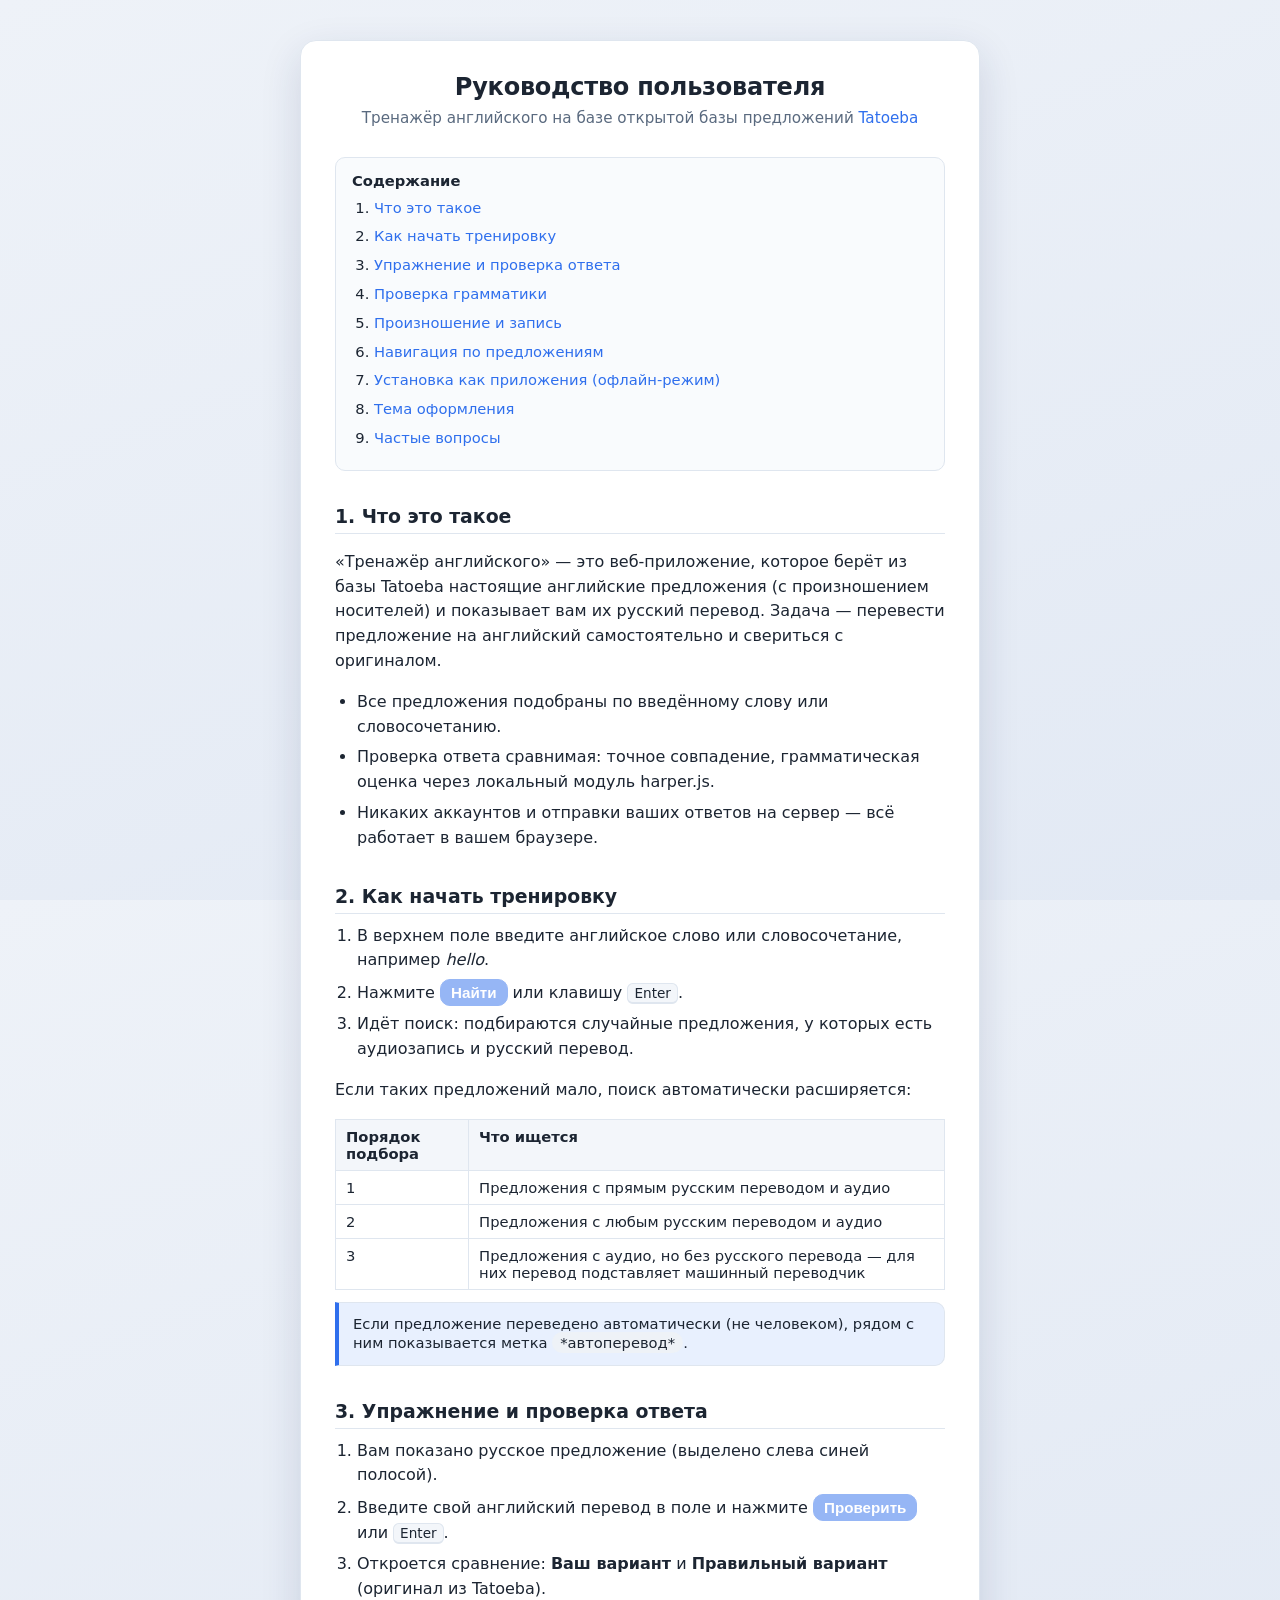
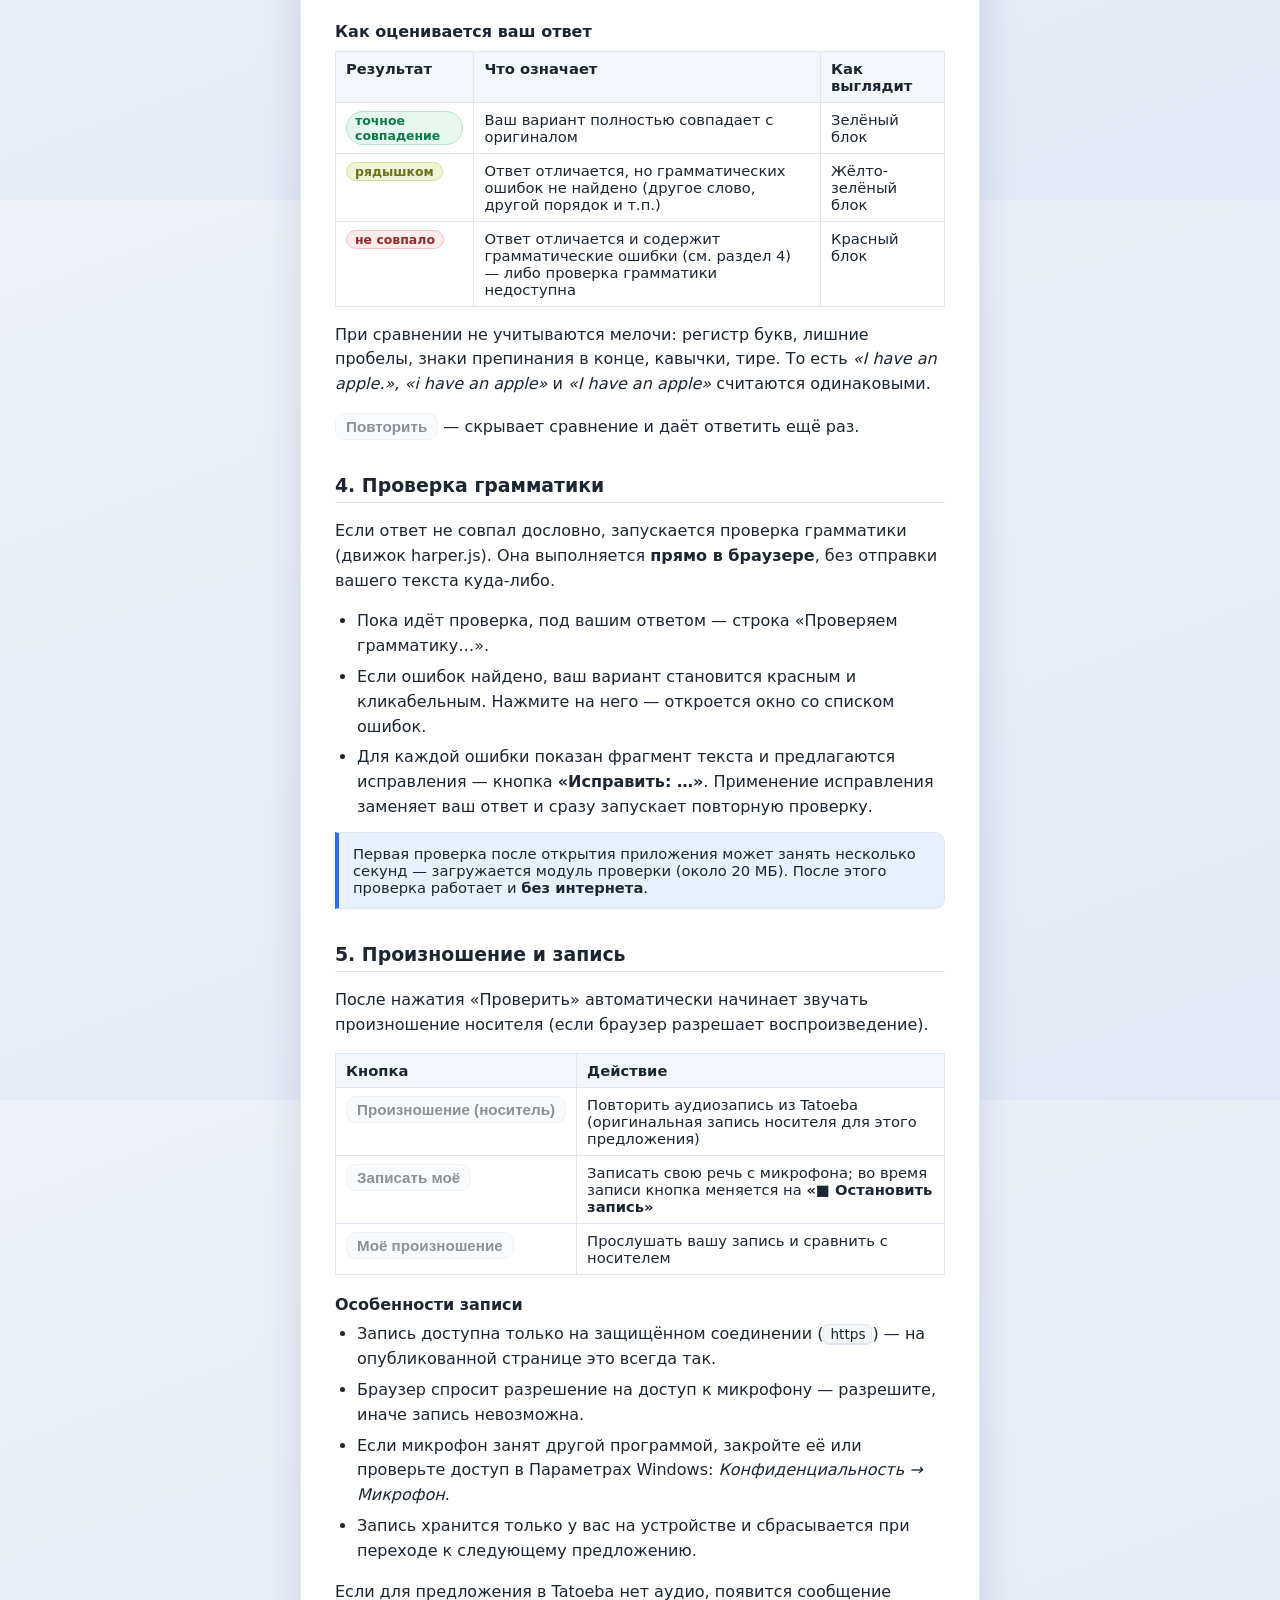
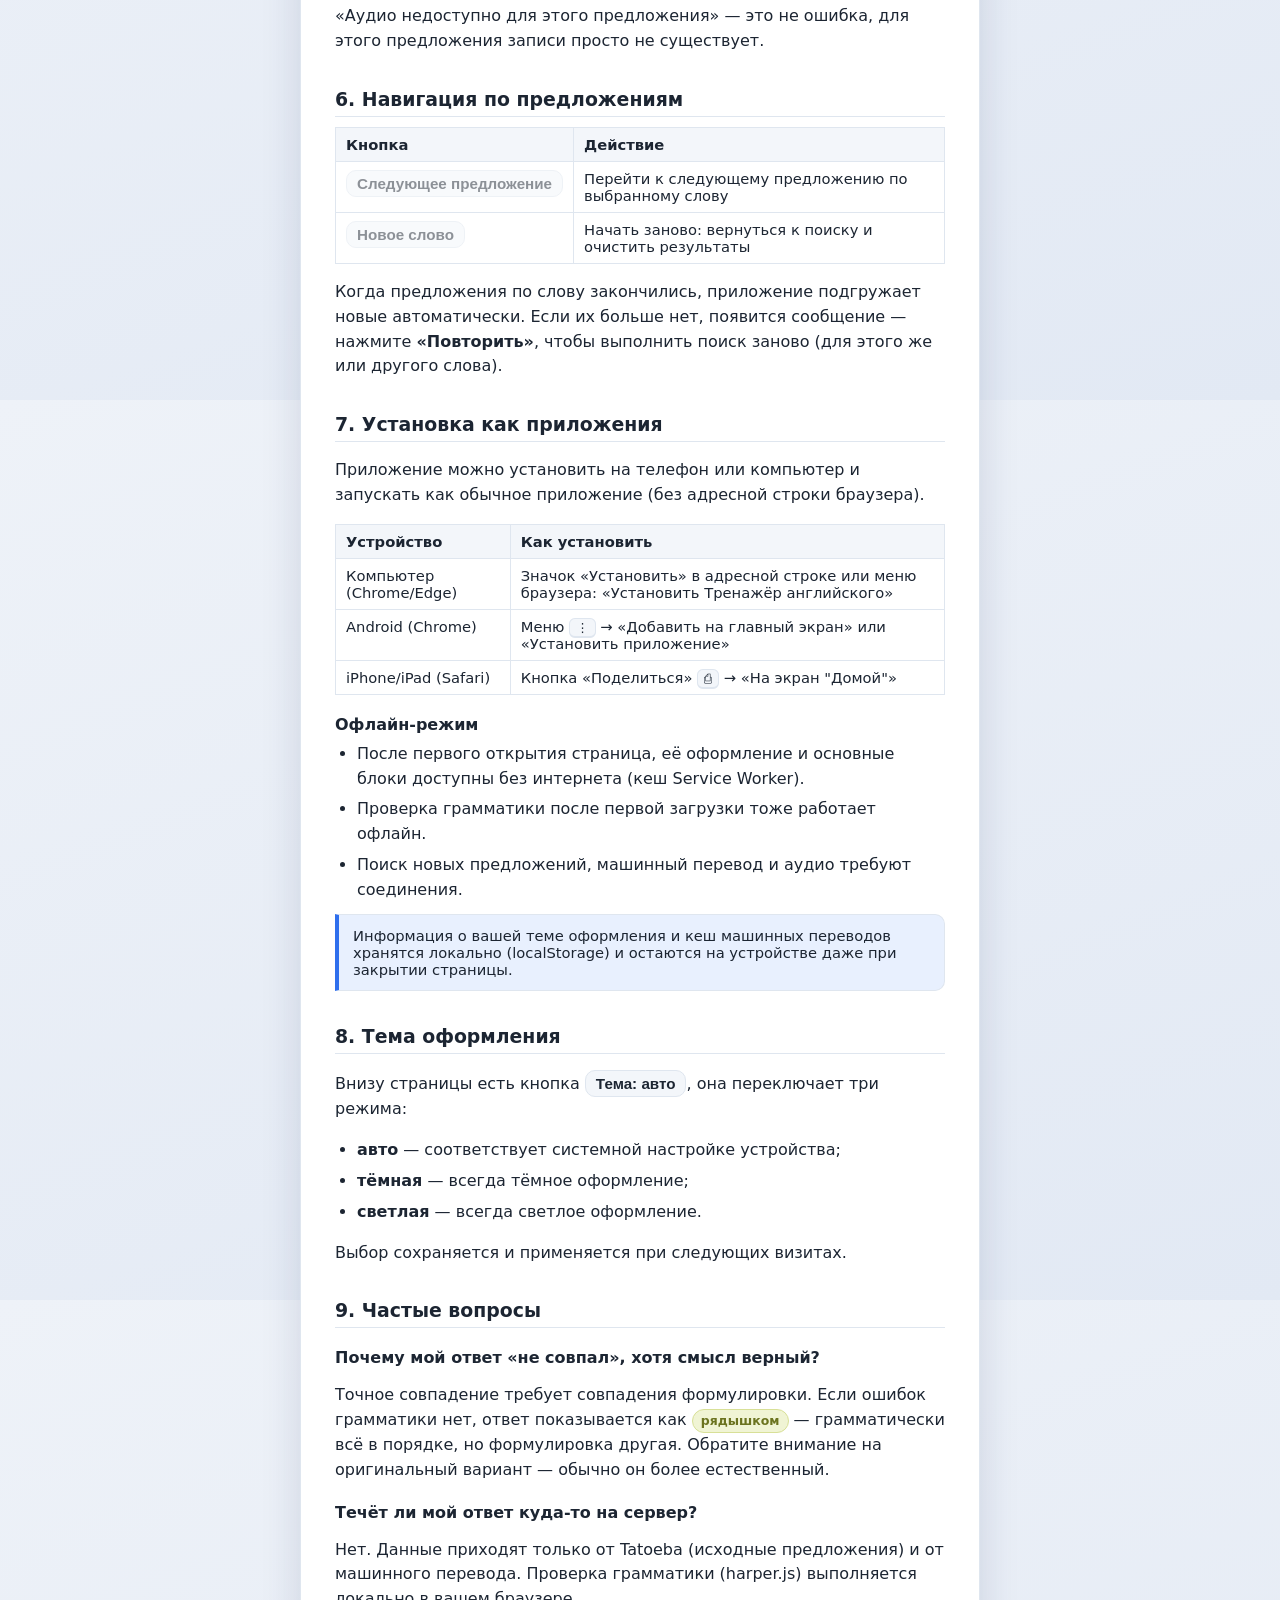
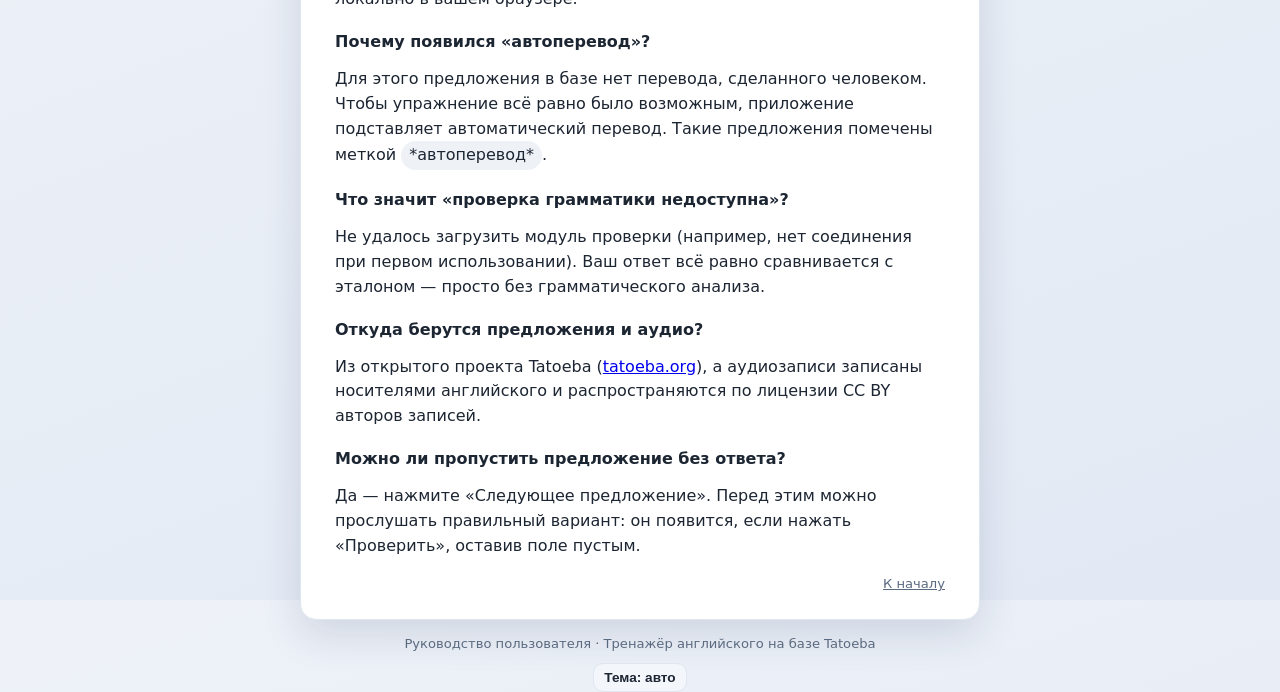
==== guide.html @ 61b43224 "В подвал добавлена ссылка на руководство пользователя (guide.html)" ====
<!DOCTYPE html>
<html lang="ru">
<head>
  <meta charset="utf-8">
  <meta name="viewport" content="width=device-width, initial-scale=1">
  <meta name="theme-color" content="#2f6fed">
  <meta name="theme-color" media="(prefers-color-scheme: dark)" content="#0f141d">
  <title>Руководство пользователя — Тренажёр английского</title>
  <link rel="icon" href="icons/icon-192.png" type="image/png">
  <link rel="stylesheet" href="styles.css">
  <style>
    .guide {
      max-width: 680px;
      color: var(--text);
    }
    .guide h1 { margin: 0 0 6px; font-size: 1.5rem; letter-spacing: -0.01em; }
    .guide h2 {
      margin: 34px 0 10px;
      padding-bottom: 6px;
      font-size: 1.18rem;
      border-bottom: 1px solid var(--border);
    }
    .guide h3 { margin: 20px 0 8px; font-size: 1rem; }
    .guide p, .guide li { line-height: 1.55; }
    .guide ul, .guide ol { margin: 8px 0 0; padding-left: 22px; }
    .guide li { margin-bottom: 6px; }
    .guide kbd {
      padding: 1px 6px;
      font-family: inherit;
      font-size: 0.85em;
      border: 1px solid var(--border);
      border-bottom-width: 2px;
      border-radius: 6px;
      background: var(--btn-bg);
    }
    .guide .tag-status {
      display: inline-block;
      padding: 1px 8px;
      border-radius: 999px;
      font-size: 0.78rem;
      font-weight: 700;
    }
    .guide .match { background: var(--good-bg); color: var(--good-text); border: 1px solid var(--good-border); }
    .guide .near { background: var(--near-bg); color: var(--near-text); border: 1px solid var(--near-border); }
    .guide .mismatch { background: var(--bad-bg); color: var(--bad-text); border: 1px solid var(--bad-border); }
    .guide .note {
      margin: 12px 0 0;
      padding: 12px 14px;
      border: 1px solid var(--border);
      border-left: 4px solid var(--accent);
      border-radius: 0 10px 10px 0;
      background: var(--accent-soft);
      font-size: 0.92rem;
    }
    .guide .toc { padding: 14px 16px; border: 1px solid var(--border); border-radius: 10px; background: var(--cell-bg); font-size: 0.92rem; }
    .guide .toc a { color: var(--accent); text-decoration: none; }
    .guide .toc a:hover { text-decoration: underline; }
    .guide table { width: 100%; border-collapse: collapse; margin-top: 10px; font-size: 0.92rem; }
    .guide th, .guide td { padding: 8px 10px; border: 1px solid var(--border); text-align: left; vertical-align: top; }
    .guide th { background: var(--btn-bg); font-weight: 600; }
    .guide .top { display: block; margin-top: 18px; font-size: 0.82rem; color: var(--muted); text-align: right; }
    .guide-header { margin-bottom: 26px; text-align: center; }
    .guide-header .sub a { color: var(--accent); text-decoration: none; }
  </style>
</head>
<body>
  <main id="app" class="guide">
    <header class="guide-header">
      <h1>Руководство пользователя</h1>
      <p class="sub">Тренажёр английского на базе открытой базы предложений <a href="https://tatoeba.org/ru">Tatoeba</a></p>
    </header>

    <nav class="toc" aria-label="Содержание">
      <strong>Содержание</strong>
      <ol style="margin:8px 0 0;">
        <li><a href="#s1">Что это такое</a></li>
        <li><a href="#s2">Как начать тренировку</a></li>
        <li><a href="#s3">Упражнение и проверка ответа</a></li>
        <li><a href="#s4">Проверка грамматики</a></li>
        <li><a href="#s5">Произношение и запись</a></li>
        <li><a href="#s6">Навигация по предложениям</a></li>
        <li><a href="#s7">Установка как приложения (офлайн-режим)</a></li>
        <li><a href="#s8">Тема оформления</a></li>
        <li><a href="#s9">Частые вопросы</a></li>
      </ol>
    </nav>

    <section id="s1">
      <h2>1. Что это такое</h2>
      <p>
        «Тренажёр английского» — это веб-приложение, которое берёт из базы Tatoeba настоящие
        английские предложения (с произношением носителей) и показывает вам их русский перевод.
        Задача — перевести предложение на английский самостоятельно и свериться с оригиналом.
      </p>
      <ul>
        <li>Все предложения подобраны по введённому слову или словосочетанию.</li>
        <li>Проверка ответа сравнимая: точное совпадение, грамматическая оценка через локальный модуль harper.js.</li>
        <li>Никаких аккаунтов и отправки ваших ответов на сервер — всё работает в вашем браузере.</li>
      </ul>
    </section>

    <section id="s2">
      <h2>2. Как начать тренировку</h2>
      <ol>
        <li>В верхнем поле введите английское слово или словосочетание, например <em>hello</em>.</li>
        <li>Нажмите <button type="button" class="primary" disabled style="padding:4px 10px; min-height:0;">Найти</button> или клавишу <kbd>Enter</kbd>.</li>
        <li>Идёт поиск: подбираются случайные предложения, у которых есть аудиозапись и русский перевод.</li>
      </ol>
      <p>Если таких предложений мало, поиск автоматически расширяется:</p>
      <table>
        <tr><th>Порядок подбора</th><th>Что ищется</th></tr>
        <tr><td>1</td><td>Предложения с прямым русским переводом и аудио</td></tr>
        <tr><td>2</td><td>Предложения с любым русским переводом и аудио</td></tr>
        <tr><td>3</td><td>Предложения с аудио, но без русского перевода — для них перевод подставляет машинный переводчик</td></tr>
      </table>
      <div class="note">
        Если предложение переведено автоматически (не человеком), рядом с ним показывается метка
        <span class="tag-auto" style="display:inline-block; padding:2px 8px; border-radius:999px; background:var(--tag-auto-bg);">*автоперевод*</span>.
      </div>
    </section>

    <section id="s3">
      <h2>3. Упражнение и проверка ответа</h2>
      <ol>
        <li>Вам показано русское предложение (выделено слева синей полосой).</li>
        <li>Введите свой английский перевод в поле и нажмите <button type="button" class="primary" disabled style="padding:4px 10px; min-height:0;">Проверить</button> или <kbd>Enter</kbd>.</li>
        <li>Откроется сравнение: <strong>Ваш вариант</strong> и <strong>Правильный вариант</strong> (оригинал из Tatoeba).</li>
      </ol>
      <h3>Как оценивается ваш ответ</h3>
      <table>
        <tr><th>Результат</th><th>Что означает</th><th>Как выглядит</th></tr>
        <tr>
          <td><span class="tag-status match">точное совпадение</span></td>
          <td>Ваш вариант полностью совпадает с оригиналом</td>
          <td>Зелёный блок</td>
        </tr>
        <tr>
          <td><span class="tag-status near">рядышком</span></td>
          <td>Ответ отличается, но грамматических ошибок не найдено (другое слово, другой порядок и т.п.)</td>
          <td>Жёлто-зелёный блок</td>
        </tr>
        <tr>
          <td><span class="tag-status mismatch">не совпало</span></td>
          <td>Ответ отличается и содержит грамматические ошибки (см. раздел 4) — либо проверка грамматики недоступна</td>
          <td>Красный блок</td>
        </tr>
      </table>
      <p>При сравнении не учитываются мелочи: регистр букв, лишние пробелы, знаки препинания в конце, кавычки, тире. То есть <em>«I have an apple.», «i have an apple»</em> и <em>«I have an apple»</em> считаются одинаковыми.</p>
      <p><button type="button" disabled style="padding:4px 10px; min-height:0;">Повторить</button> — скрывает сравнение и даёт ответить ещё раз.</p>
    </section>

    <section id="s4">
      <h2>4. Проверка грамматики</h2>
      <p>
        Если ответ не совпал дословно, запускается проверка грамматики (движок harper.js).
        Она выполняется <strong>прямо в браузере</strong>, без отправки вашего текста куда-либо.
      </p>
      <ul>
        <li>Пока идёт проверка, под вашим ответом — строка «Проверяем грамматику…».</li>
        <li>Если ошибок найдено, ваш вариант становится красным и кликабельным. Нажмите на него — откроется окно со списком ошибок.</li>
        <li>Для каждой ошибки показан фрагмент текста и предлагаются исправления — кнопка <strong>«Исправить: …»</strong>. Применение исправления заменяет ваш ответ и сразу запускает повторную проверку.</li>
      </ul>
      <div class="note">
        Первая проверка после открытия приложения может занять несколько секунд —
        загружается модуль проверки (около 20 МБ). После этого проверка работает и <strong>без интернета</strong>.
      </div>
    </section>

    <section id="s5">
      <h2>5. Произношение и запись</h2>
      <p>После нажатия «Проверить» автоматически начинает звучать произношение носителя (если браузер разрешает воспроизведение).</p>
      <table>
        <tr><th>Кнопка</th><th>Действие</th></tr>
        <tr>
          <td><button type="button" disabled style="padding:4px 10px; min-height:0;">Произношение (носитель)</button></td>
          <td>Повторить аудиозапись из Tatoeba (оригинальная запись носителя для этого предложения)</td>
        </tr>
        <tr>
          <td><button type="button" disabled style="padding:4px 10px; min-height:0;">Записать моё</button></td>
          <td>Записать свою речь с микрофона; во время записи кнопка меняется на <strong>«■ Остановить запись»</strong></td>
        </tr>
        <tr>
          <td><button type="button" disabled style="padding:4px 10px; min-height:0;">Моё произношение</button></td>
          <td>Прослушать вашу запись и сравнить с носителем</td>
        </tr>
      </table>
      <h3>Особенности записи</h3>
      <ul>
        <li>Запись доступна только на защищённом соединении (<kbd>https</kbd>) — на опубликованной странице это всегда так.</li>
        <li>Браузер спросит разрешение на доступ к микрофону — разрешите, иначе запись невозможна.</li>
        <li>Если микрофон занят другой программой, закройте её или проверьте доступ в Параметрах Windows: <em>Конфиденциальность → Микрофон</em>.</li>
        <li>Запись хранится только у вас на устройстве и сбрасывается при переходе к следующему предложению.</li>
      </ul>
      <p>Если для предложения в Tatoeba нет аудио, появится сообщение «Аудио недоступно для этого предложения» — это не ошибка, для этого предложения записи просто не существует.</p>
    </section>

    <section id="s6">
      <h2>6. Навигация по предложениям</h2>
      <table>
        <tr><th>Кнопка</th><th>Действие</th></tr>
        <tr>
          <td><button type="button" disabled style="padding:4px 10px; min-height:0;">Следующее предложение</button></td>
          <td>Перейти к следующему предложению по выбранному слову</td>
        </tr>
        <tr>
          <td><button type="button" disabled style="padding:4px 10px; min-height:0;">Новое слово</button></td>
          <td>Начать заново: вернуться к поиску и очистить результаты</td>
        </tr>
      </table>
      <p>
        Когда предложения по слову закончились, приложение подгружает новые автоматически.
        Если их больше нет, появится сообщение — нажмите <strong>«Повторить»</strong>, чтобы выполнить поиск заново
        (для этого же или другого слова).
      </p>
    </section>

    <section id="s7">
      <h2>7. Установка как приложения</h2>
      <p>
        Приложение можно установить на телефон или компьютер и запускать как обычное приложение
        (без адресной строки браузера).
      </p>
      <table>
        <tr><th>Устройство</th><th>Как установить</th></tr>
        <tr><td>Компьютер (Chrome/Edge)</td><td>Значок «Установить» в адресной строке или меню браузера: «Установить Тренажёр английского»</td></tr>
        <tr><td>Android (Chrome)</td><td>Меню <kbd>⋮</kbd> → «Добавить на главный экран» или «Установить приложение»</td></tr>
        <tr><td>iPhone/iPad (Safari)</td><td>Кнопка «Поделиться» <kbd>⎙</kbd> → «На экран "Домой"»</td></tr>
      </table>
      <h3>Офлайн-режим</h3>
      <ul>
        <li>После первого открытия страница, её оформление и основные блоки доступны без интернета (кеш Service Worker).</li>
        <li>Проверка грамматики после первой загрузки тоже работает офлайн.</li>
        <li>Поиск новых предложений, машинный перевод и аудио требуют соединения.</li>
      </ul>
      <div class="note">
        Информация о вашей теме оформления и кеш машинных переводов хранятся локально
        (localStorage) и остаются на устройстве даже при закрытии страницы.
      </div>
    </section>

    <section id="s8">
      <h2>8. Тема оформления</h2>
      <p>
        Внизу страницы есть кнопка <button type="button" id="btnThemeFooterPreview" style="padding:4px 10px; min-height:0;">Тема: авто</button>,
        она переключает три режима:
      </p>
      <ul>
        <li><strong>авто</strong> — соответствует системной настройке устройства;</li>
        <li><strong>тёмная</strong> — всегда тёмное оформление;</li>
        <li><strong>светлая</strong> — всегда светлое оформление.</li>
      </ul>
      <p>Выбор сохраняется и применяется при следующих визитах.</p>
    </section>

    <section id="s9">
      <h2>9. Частые вопросы</h2>
      <h3>Почему мой ответ «не совпал», хотя смысл верный?</h3>
      <p>
        Точное совпадение требует совпадения формулировки. Если ошибок грамматики нет, ответ
        показывается как <span class="tag-status near">рядышком</span> — грамматически всё в порядке,
        но формулировка другая. Обратите внимание на оригинальный вариант — обычно он более естественный.
      </p>
      <h3>Течёт ли мой ответ куда-то на сервер?</h3>
      <p>
        Нет. Данные приходят только от Tatoeba (исходные предложения) и от машинного перевода.
        Проверка грамматики (harper.js) выполняется локально в вашем браузере.
      </p>
      <h3>Почему появился «автоперевод»?</h3>
      <p>
        Для этого предложения в базе нет перевода, сделанного человеком. Чтобы упражнение всё равно
        было возможным, приложение подставляет автоматический перевод. Такие предложения помечены
        меткой <span class="tag-auto" style="display:inline-block; padding:2px 8px; border-radius:999px; background:var(--tag-auto-bg);">*автоперевод*</span>.
      </p>
      <h3>Что значит «проверка грамматики недоступна»?</h3>
      <p>
        Не удалось загрузить модуль проверки (например, нет соединения при первом использовании).
        Ваш ответ всё равно сравнивается с эталоном — просто без грамматического анализа.
      </p>
      <h3>Откуда берутся предложения и аудио?</h3>
      <p>
        Из открытого проекта Tatoeba (<a href="https://tatoeba.org/ru">tatoeba.org</a>),
        а аудиозаписи записаны носителями английского и распространяются по лицензии
        <span lang="en">CC BY</span> авторов записей.
      </p>
      <h3>Можно ли пропустить предложение без ответа?</h3>
      <p>
        Да — нажмите «Следующее предложение». Перед этим можно прослушать правильный вариант:
        он появится, если нажать «Проверить», оставив поле пустым.
      </p>
    </section>

    <a class="top" href="#top">К началу</a>
  </main>

  <footer class="app-footer">
    <p>Руководство пользователя · Тренажёр английского на базе Tatoeba</p>
    <button id="btnTheme">Тема: авто</button>
  </footer>

  <script>
    (function () {
      'use strict';
      var KEY = 'tatoeba-theme';
      var MODES = ['system', 'dark', 'light'];
      var LABELS = { system: 'Тема: авто', dark: 'Тема: тёмная', light: 'Тема: светлая' };
      var mq = window.matchMedia('(prefers-color-scheme: dark)');

      function apply(mode) {
        document.documentElement.removeAttribute('data-theme');
        if (mode === 'dark' || mode === 'light') document.documentElement.setAttribute('data-theme', mode);
        var dark = mode === 'dark' || (mode === 'system' && mq.matches);
        var meta = document.querySelector('meta[name="theme-color"]');
        if (meta) meta.setAttribute('content', dark ? '#0f141d' : '#2f6fed');
      }

      function refresh() {
        var mode = 'system';
        try { mode = localStorage.getItem(KEY) || 'system'; } catch (e) {}
        apply(mode);
        var buttons = document.querySelectorAll('#btnTheme, #btnThemeFooterPreview');
        for (var i = 0; i < buttons.length; i++) {
          buttons[i].textContent = LABELS[mode] || LABELS.system;
          buttons[i].title = 'Переключить тему';
        }
      }

      function onClick() {
        var mode = 'system';
        try { mode = localStorage.getItem(KEY) || 'system'; } catch (e) {}
        var next = MODES[(MODES.indexOf(mode) + 1) % MODES.length];
        try { localStorage.setItem(KEY, next); } catch (e) {}
        refresh();
      }

      var buttons = document.querySelectorAll('#btnTheme, #btnThemeFooterPreview');
      for (var i = 0; i < buttons.length; i++) buttons[i].addEventListener('click', onClick);
      if (mq.addEventListener) mq.addEventListener('change', refresh);
      else if (mq.addListener) mq.addListener(refresh);
      refresh();
    })();
  </script>
  <script>
    if ('serviceWorker' in navigator) {
      window.addEventListener('load', function () {
        navigator.serviceWorker.register('./sw.js').catch(function () {});
      });
    }
  </script>
</body>
</html>
---- styles.css ----
:root {
  color-scheme: light;
  --bg-1: #eef2f8;
  --bg-2: #e2e9f4;
  --card: #ffffff;
  --text: #1c2532;
  --muted: #5a6a7f;
  --border: #dfe6ef;
  --accent: #2f6fed;
  --accent-hover: #245bc9;
  --accent-soft: #e8f0fe;
  --good: #1c9a5f;
  --good-bg: #e6f7ee;
  --good-border: #b5e4cb;
  --good-text: #0d7a49;
  --bad-bg: #fdeaea;
  --bad-border: #f3c1c4;
  --bad-text: #8f2d2d;
  --near-bg: #f0f4d4;
  --near-border: #d8e097;
  --near-text: #6b731f;
  --cell-bg: #f9fbfd;
  --input-bg: #ffffff;
  --input-disabled-bg: #f3f6fa;
  --input-disabled-text: #9aa7b6;
  --btn-bg: #f3f6fa;
  --btn-hover: #e7edf4;
  --tag-auto-bg: #eef2f7;
  --error-bg: #fdecec;
  --error-border: #f2bfbf;
  --error-text: #8f2d2d;
  --focus-ring: rgba(47, 111, 237, 0.15);
  --radius: 16px;
  --shadow: 0 14px 40px rgba(28, 46, 90, 0.14);
}

html[data-theme="dark"] {
  color-scheme: dark;
  --bg-1: #0f141d;
  --bg-2: #141b27;
  --card: #1a2231;
  --text: #e6ecf5;
  --muted: #94a4b8;
  --border: #2b3649;
  --accent: #5b8cff;
  --accent-hover: #79a0ff;
  --accent-soft: #22304a;
  --good: #3ecf84;
  --good-bg: #16311f;
  --good-border: #2e5c40;
  --good-text: #6ee3a3;
  --bad-bg: #3a1d1d;
  --bad-border: #6e3535;
  --bad-text: #f0a9a9;
  --near-bg: #333a1a;
  --near-border: #5c6a2c;
  --near-text: #d6e084;
  --cell-bg: #161e2c;
  --input-bg: #141b28;
  --input-disabled-bg: #1e2837;
  --input-disabled-text: #62718a;
  --btn-bg: #232f42;
  --btn-hover: #2c3a51;
  --tag-auto-bg: #232f42;
  --error-bg: #3a1f1f;
  --error-border: #6e3a3a;
  --error-text: #f0a9a9;
  --focus-ring: rgba(91, 140, 255, 0.25);
  --shadow: 0 14px 40px rgba(0, 0, 0, 0.5);
}

@media (prefers-color-scheme: dark) {
  :root:not([data-theme]) {
    color-scheme: dark;
    --bg-1: #0f141d;
    --bg-2: #141b27;
    --card: #1a2231;
    --text: #e6ecf5;
    --muted: #94a4b8;
    --border: #2b3649;
    --accent: #5b8cff;
    --accent-hover: #79a0ff;
    --accent-soft: #22304a;
    --good: #3ecf84;
    --good-bg: #16311f;
    --good-border: #2e5c40;
    --good-text: #6ee3a3;
    --bad-bg: #3a1d1d;
    --bad-border: #6e3535;
    --bad-text: #f0a9a9;
    --near-bg: #333a1a;
    --near-border: #5c6a2c;
    --near-text: #d6e084;
    --cell-bg: #161e2c;
    --input-bg: #141b28;
    --input-disabled-bg: #1e2837;
    --input-disabled-text: #62718a;
    --btn-bg: #232f42;
    --btn-hover: #2c3a51;
    --tag-auto-bg: #232f42;
    --error-bg: #3a1f1f;
    --error-border: #6e3a3a;
    --error-text: #f0a9a9;
    --focus-ring: rgba(91, 140, 255, 0.25);
    --shadow: 0 14px 40px rgba(0, 0, 0, 0.5);
  }
}

* { box-sizing: border-box; }

html, body { height: 100%; }

body {
  margin: 0;
  font-family: system-ui, -apple-system, "Segoe UI", Roboto, "Helvetica Neue", Arial, sans-serif;
  color: var(--text);
  background: linear-gradient(160deg, var(--bg-1), var(--bg-2));
  display: flex;
  flex-direction: column;
  align-items: center;
  padding: 40px 16px;
  -webkit-tap-highlight-color: transparent;
}

#app {
  width: 100%;
  max-width: 680px;
  background: var(--card);
  border: 1px solid var(--border);
  border-radius: var(--radius);
  box-shadow: var(--shadow);
  padding: 32px 34px 28px;
}

.app-header { margin-bottom: 26px; text-align: center; }
.app-header h1 { margin: 0 0 6px; font-size: 1.5rem; letter-spacing: -0.01em; }
.sub { margin: 0; color: var(--muted); font-size: 0.95rem; }

.app-footer {
  width: 100%;
  max-width: 680px;
  display: flex;
  flex-direction: column;
  align-items: center;
  gap: 12px;
  margin-top: 16px;
  font-size: 0.82rem;
  color: var(--muted);
}
.app-footer p { margin: 0; }
.app-footer a { color: var(--muted); text-decoration: underline; text-underline-offset: 3px; }
.app-footer a:hover { color: var(--accent); }

#btnTheme {
  font-size: 0.85rem;
  padding: 6px 10px;
}

.hidden { display: none !important; }

.panel { margin-bottom: 20px; }
.panel:last-child { margin-bottom: 0; }

.label { margin: 0 0 8px; color: var(--muted); font-size: 0.9rem; }

.sentence {
  margin: 0 0 18px;
  font-size: 1.35rem;
  line-height: 1.45;
  color: var(--text);
  border-left: 4px solid var(--accent);
  padding: 10px 16px;
  background: var(--accent-soft);
  border-radius: 0 10px 10px 0;
  min-height: 3.4rem;
}

.row { display: flex; gap: 10px; }

input[type="text"] {
  flex: 1;
  min-width: 0;
  padding: 11px 14px;
  font-size: 1rem;
  border: 1px solid var(--border);
  border-radius: 10px;
  outline: none;
  background: var(--input-bg);
  color: var(--text);
  transition: border-color 0.15s, box-shadow 0.15s;
}
input[type="text"]:focus { border-color: var(--accent); box-shadow: 0 0 0 3px var(--focus-ring); }
input[type="text"]:disabled { background: var(--input-disabled-bg); color: var(--input-disabled-text); }

button {
  padding: 11px 18px;
  font-size: 0.95rem;
  font-weight: 600;
  color: var(--text);
  background: var(--btn-bg);
  border: 1px solid var(--border);
  border-radius: 10px;
  cursor: pointer;
  white-space: nowrap;
  transition: background 0.15s, border-color 0.15s, transform 0.05s;
}
button:hover:not(:disabled) { background: var(--btn-hover); }
button:active:not(:disabled) { transform: translateY(1px); }
button:disabled { opacity: 0.5; cursor: not-allowed; }

button.primary { background: var(--accent); border-color: var(--accent); color: #fff; }
button.primary:hover:not(:disabled) { background: var(--accent-hover); }

.btn-group { display: flex; flex-wrap: wrap; gap: 10px; }

.spinner {
  width: 28px;
  height: 28px;
  margin: 14px auto 0;
  border-radius: 50%;
  border: 3px solid var(--border);
  border-top-color: var(--accent);
  animation: spin 0.8s linear infinite;
}
@keyframes spin { to { transform: rotate(360deg); } }

.compare-grid { display: grid; grid-template-columns: 1fr 1fr; gap: 12px; margin-top: 4px; }
@media (max-width: 520px) { .compare-grid { grid-template-columns: 1fr; } }

.compare-cell {
  border: 1px solid var(--border);
  border-radius: 10px;
  padding: 12px 14px;
  background: var(--cell-bg);
}
.compare-cell.correct { background: var(--good-bg); border-color: var(--good-border); }
.compare-cell.match { background: var(--good-bg); border-color: var(--good-border); }
.compare-cell.near { background: var(--near-bg); border-color: var(--near-border); }
.compare-cell.mismatch { background: var(--bad-bg); border-color: var(--bad-border); }
.compare-cell.clickable { cursor: pointer; }
.retry-group { margin-top: 12px; }

.checking-hint {
  margin: 8px 0 0;
  font-size: 0.8rem;
  color: var(--muted);
}

.tag {
  display: inline-block;
  font-size: 0.78rem;
  font-weight: 700;
  text-transform: uppercase;
  letter-spacing: 0.03em;
  color: var(--muted);
  margin-bottom: 8px;
}
.compare-cell.correct .tag { color: var(--good); }
.compare-cell.match .tag { color: var(--good); }
.compare-cell.near .tag { color: var(--near-text); }
.compare-cell.mismatch .tag { color: var(--bad-text); }

.tag.auto {
  display: inline-block;
  margin: 4px 0 0;
  padding: 2px 8px;
  border-radius: 999px;
  font-size: 0.72rem;
  text-transform: none;
  letter-spacing: normal;
  background: var(--tag-auto-bg);
}

.compare-text { margin: 0; font-size: 1.05rem; line-height: 1.4; white-space: pre-wrap; word-break: break-word; }
.compare-cell.correct .compare-text { color: var(--good-text); }
.compare-cell.match .compare-text { color: var(--good-text); }
.compare-cell.near .compare-text { color: var(--near-text); }

.hint { margin: 16px 0 0; font-size: 0.9rem; color: var(--accent); }

.error-box {
  margin-top: 16px;
  padding: 14px 16px;
  background: var(--error-bg);
  border: 1px solid var(--error-border);
  border-radius: 10px;
  color: var(--error-text);
}
.error-text { margin: 0 0 10px; }

@media (max-width: 560px) {
  #app { padding: 20px 16px; border-radius: 12px; }
  .app-header h1 { font-size: 1.3rem; }
  .app-header { text-align: center; }
  .row { flex-direction: column; }
  .btn-group { flex-direction: column; }
  button {
    width: 100%;
    min-height: 44px;
    padding: 12px 14px;
    font-size: 1rem;
  }
  #btnTheme {
    width: auto;
    min-height: 34px;
    font-size: 0.85rem;
    padding: 5px 10px;
  }
  input[type="text"] {
    font-size: 16px;
    min-height: 44px;
    padding: 12px 14px;
  }
  .sentence { font-size: 1.3rem; }
  .compare-text { font-size: 1rem; }
  #lint-dialog { width: 92vw; padding: 18px 16px; }
}

#lint-dialog {
  border: 1px solid var(--border);
  border-radius: 12px;
  padding: 22px 24px;
  width: min(560px, 94vw);
  max-height: 80vh;
  overflow-y: auto;
  background: var(--card);
  color: var(--text);
  box-shadow: var(--shadow);
}
#lint-dialog::backdrop { background: rgba(10, 16, 28, 0.55); }
#lint-dialog h2 {
  margin: 0 0 14px;
  font-size: 1.15rem;
}
.lint-item {
  margin: 0 0 12px;
  padding: 12px 14px;
  border: 1px solid var(--border);
  border-radius: 10px;
  background: var(--cell-bg);
}
.lint-item:last-child { margin-bottom: 0; }
.lint-message { margin: 0 0 6px; font-weight: 600; color: var(--bad-text); }
.lint-scope {
  margin: 0 0 10px;
  font-size: 0.92rem;
  color: var(--muted);
  word-break: break-word;
}
.lint-item .btn-group { margin-top: 4px; }
.lint-unavailable { margin: 0; }
.lint-dialog-actions { margin-top: 16px; justify-content: flex-end; }
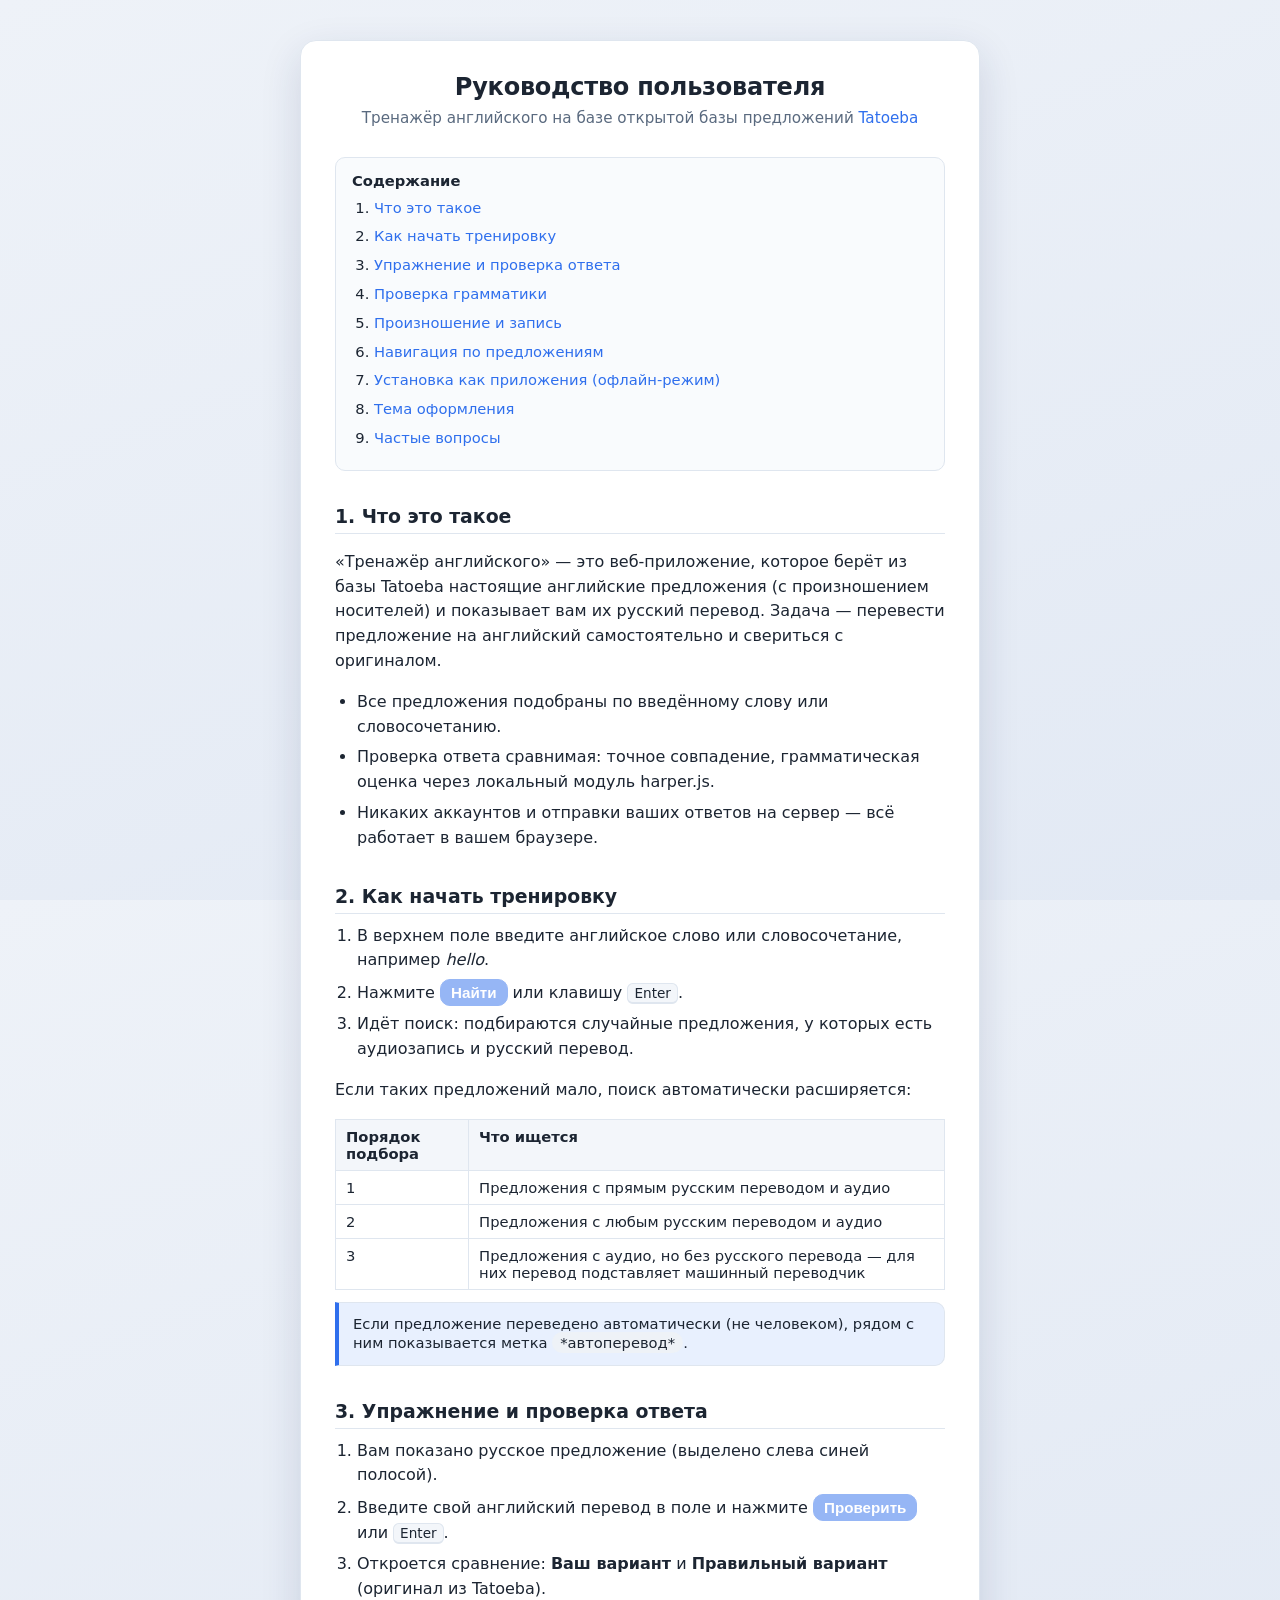
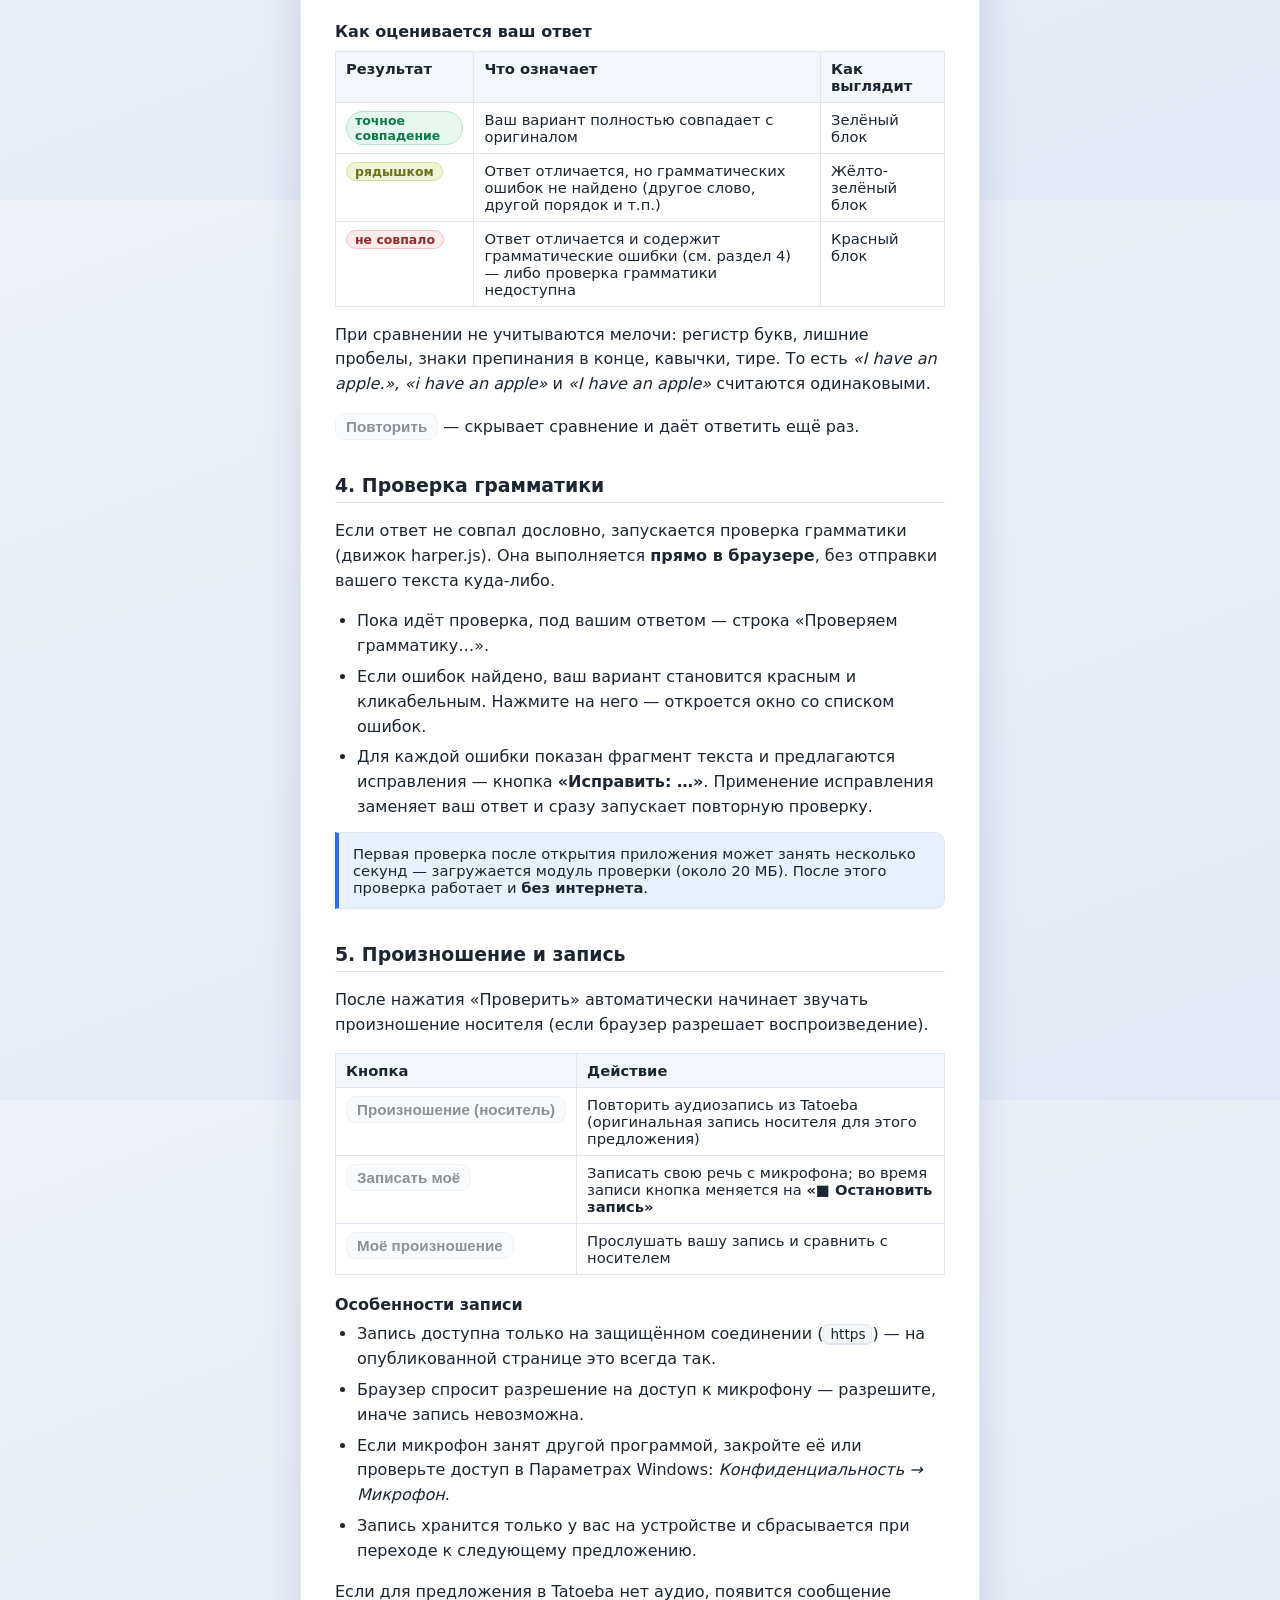
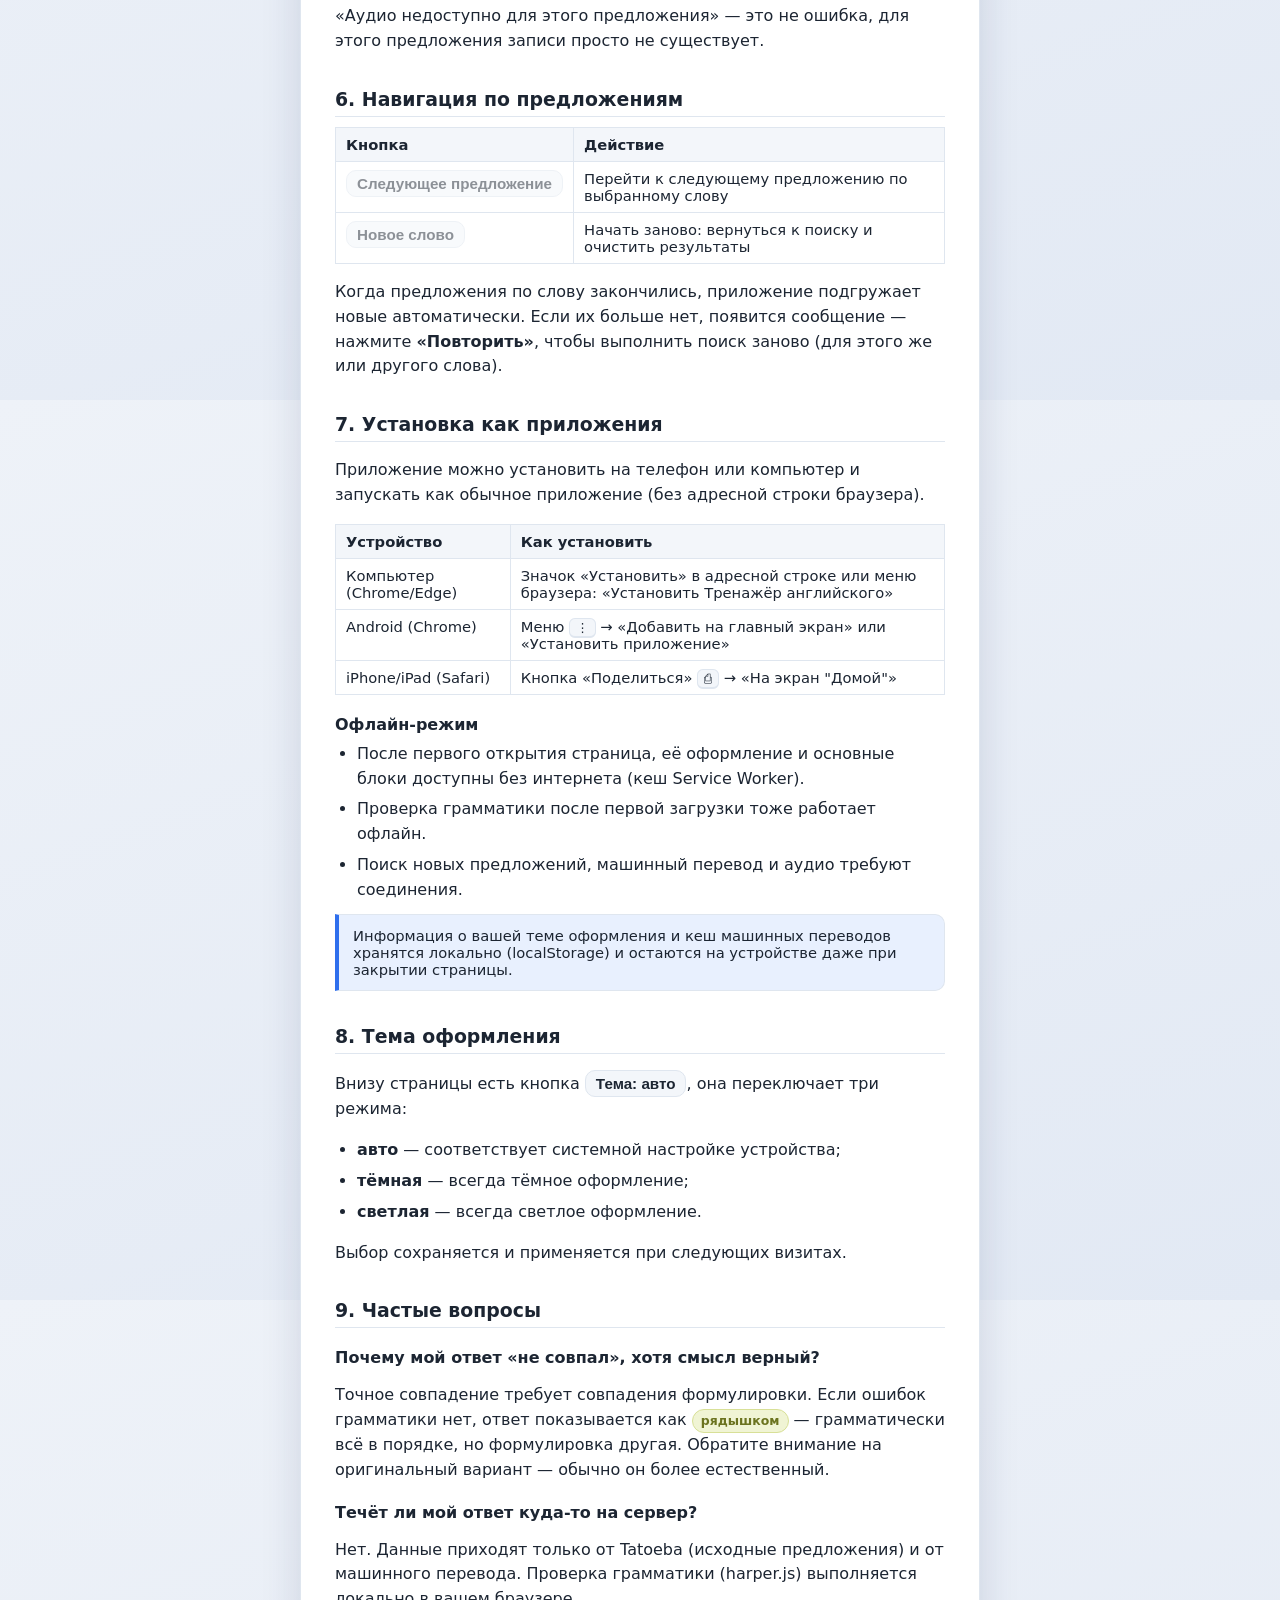
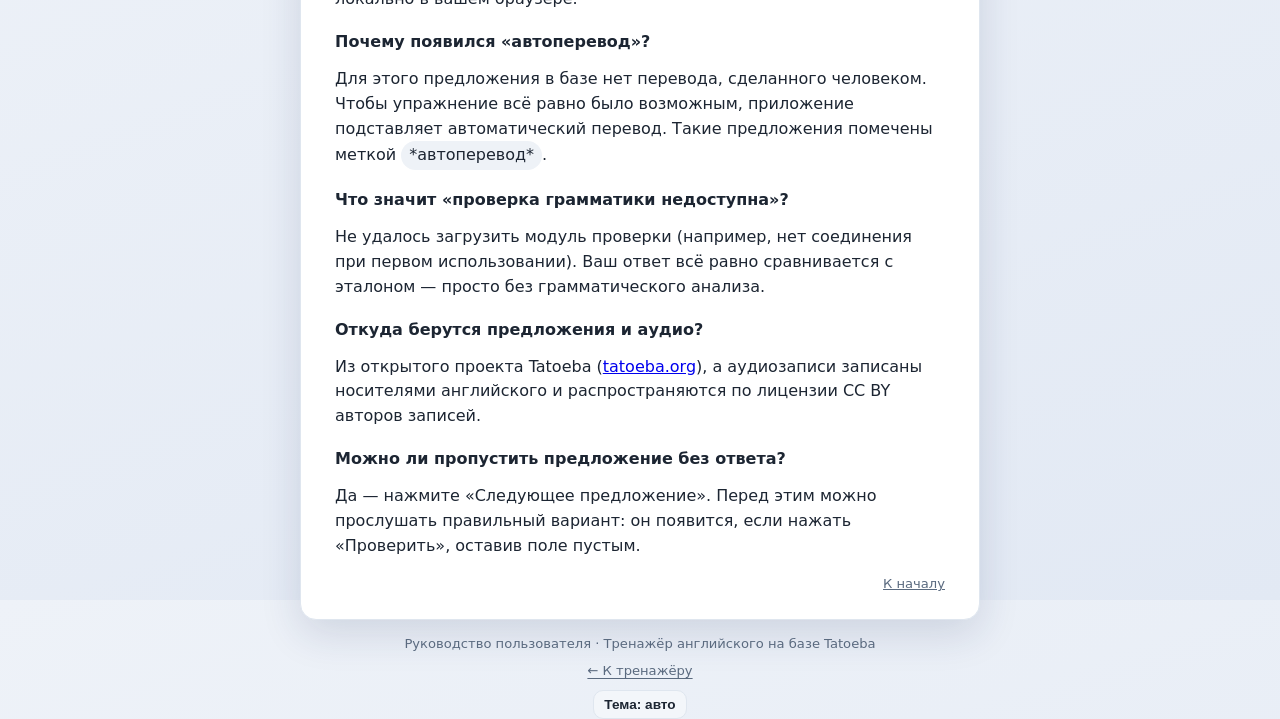
==== commit e908e36f: "Локальные данные Tatoeba вместо API: поиск, переводы, аудио; аудио через api.tatoeba.org" ====
--- a/guide.html
+++ b/guide.html
@@ -294,6 +294,7 @@
 
   <footer class="app-footer">
     <p>Руководство пользователя · Тренажёр английского на базе Tatoeba</p>
+    <a href="index.html">← К тренажёру</a>
     <button id="btnTheme">Тема: авто</button>
   </footer>
 
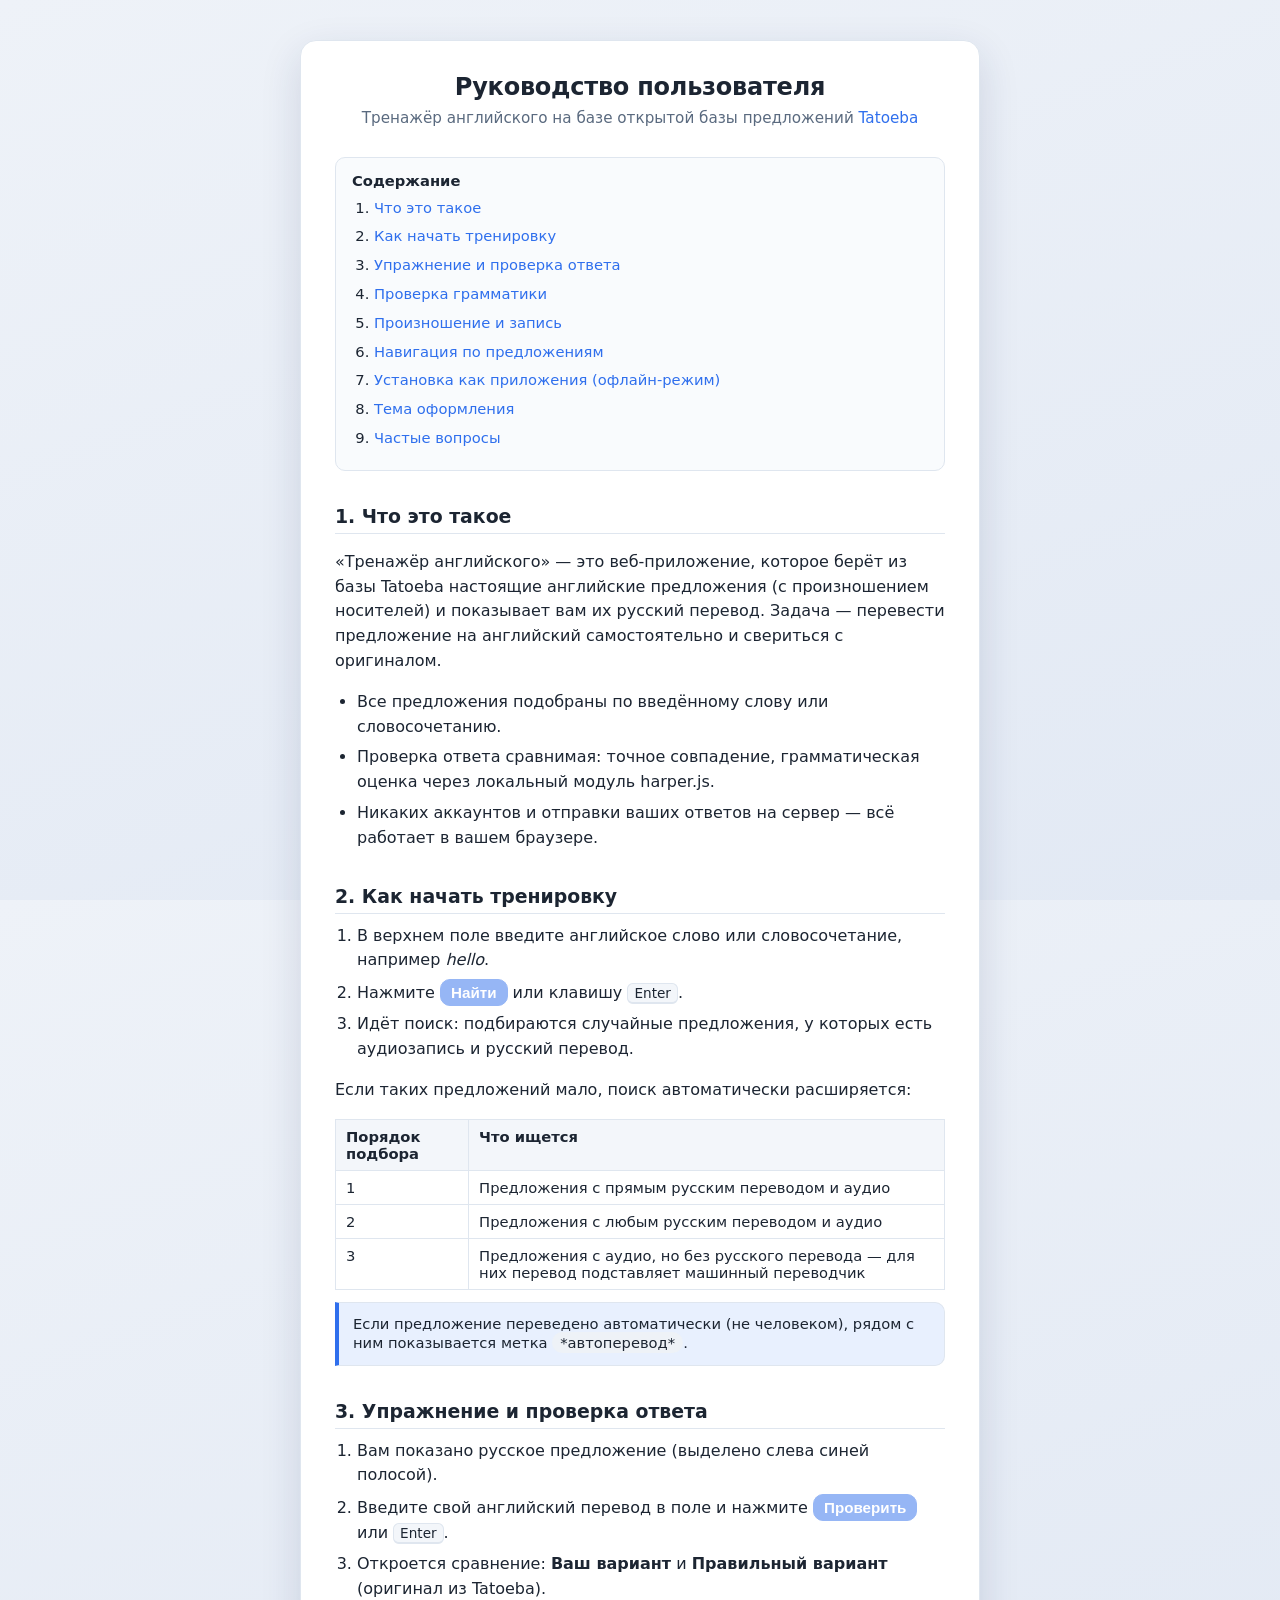
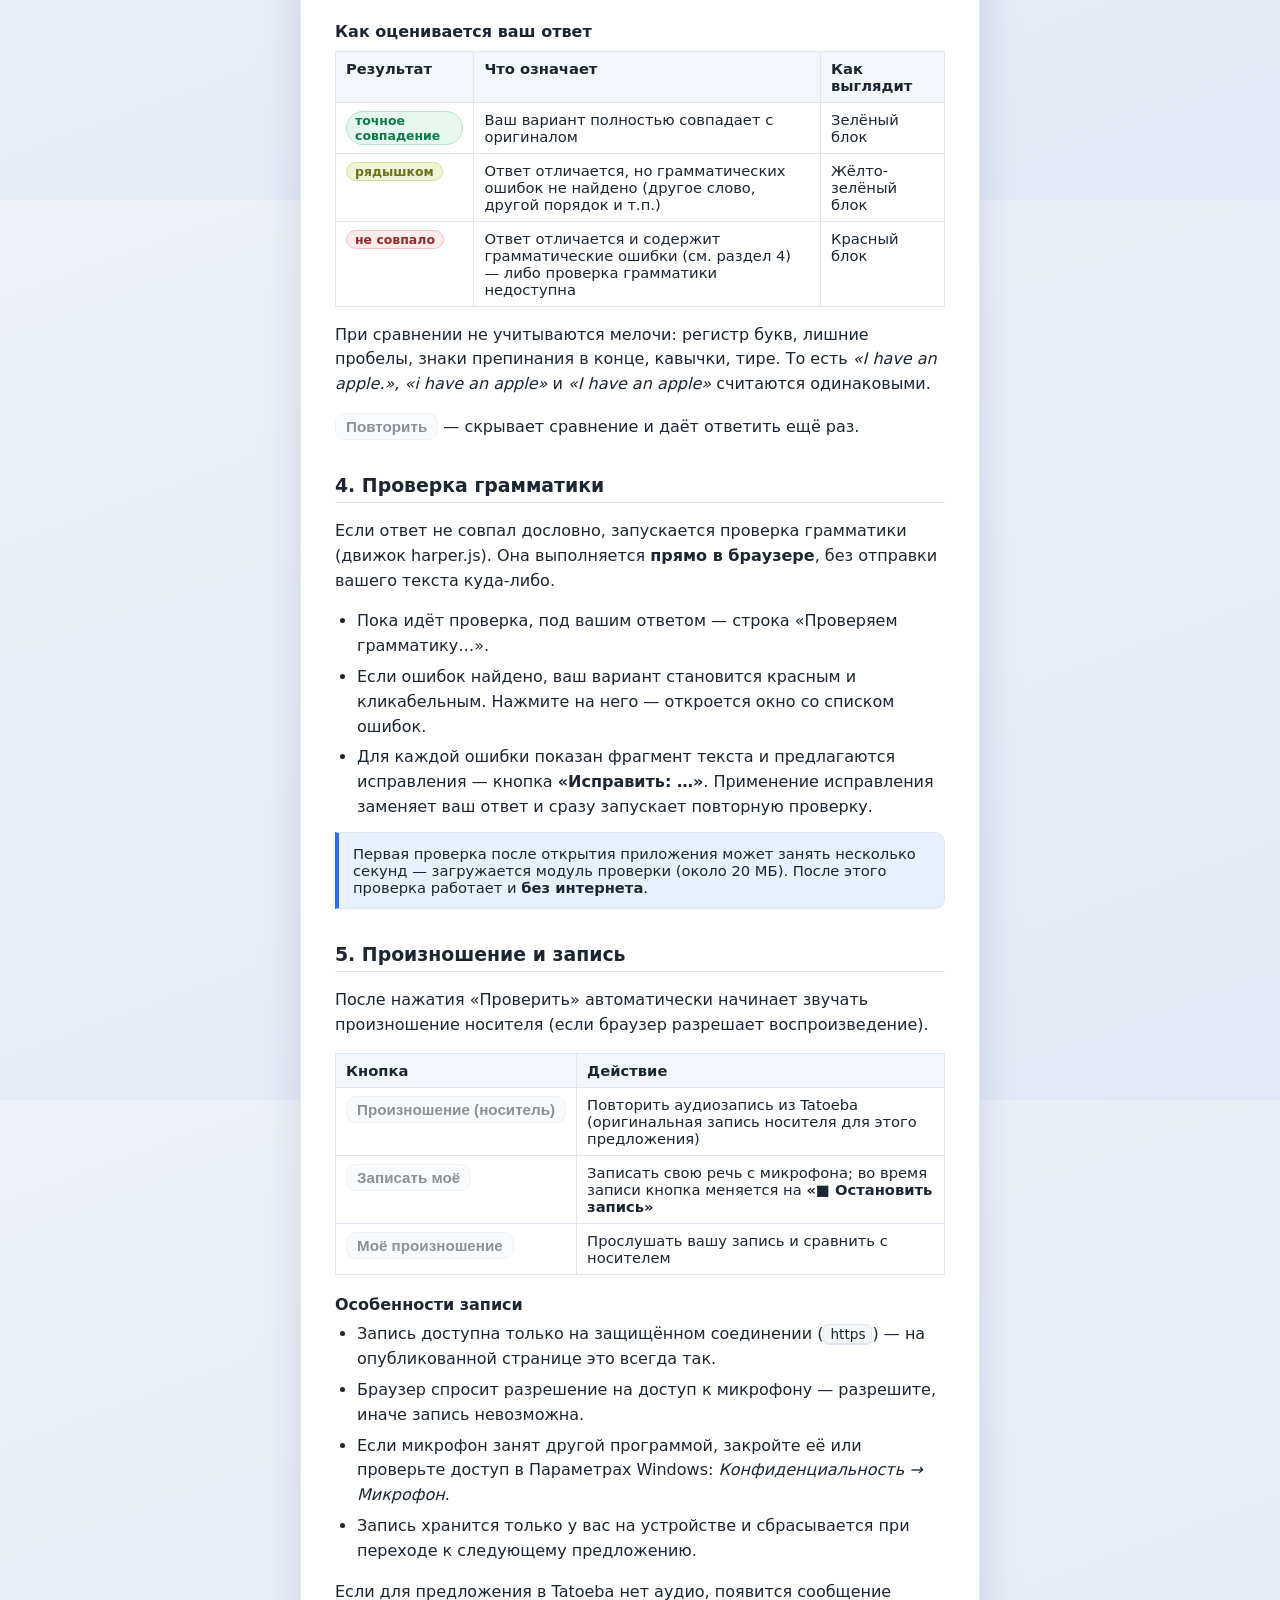
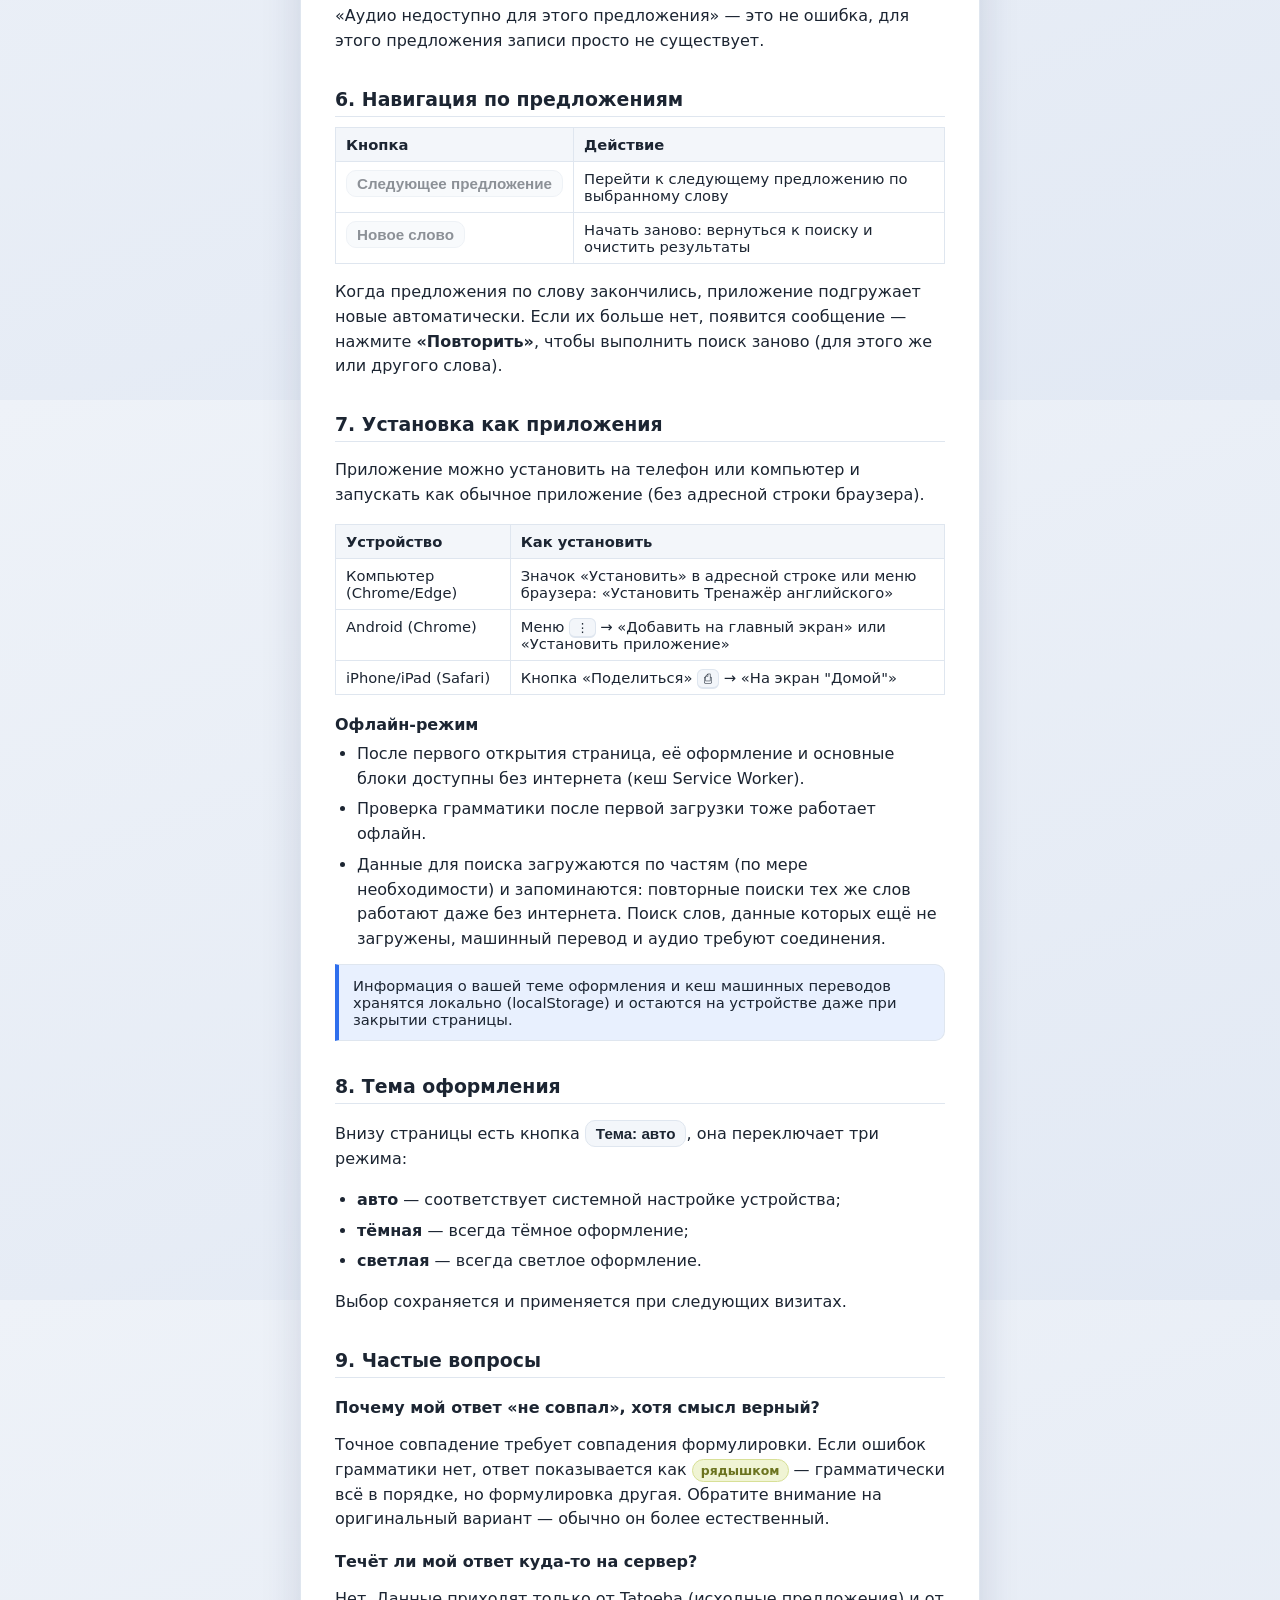
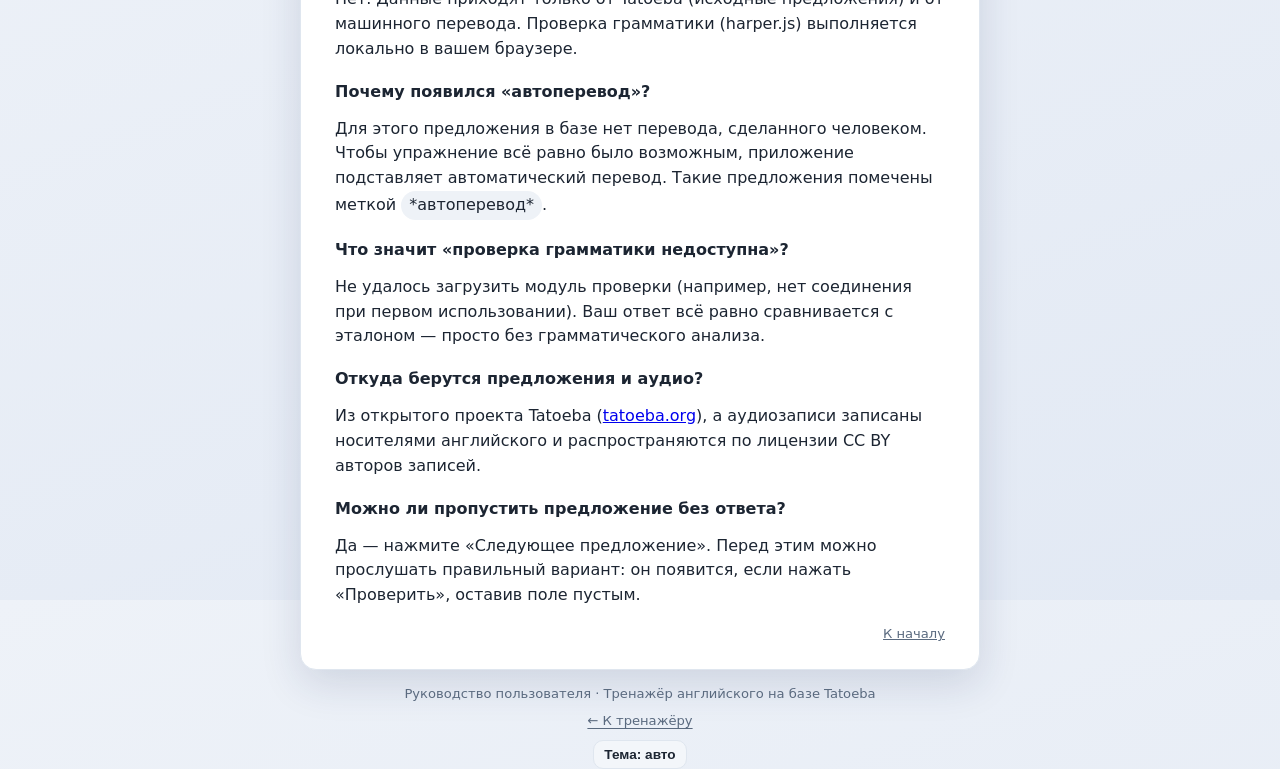
==== commit c2c01100: "Данные чанками и ленивая загрузка: поиск качает только нужные файлы" ====
--- a/guide.html
+++ b/guide.html
@@ -230,7 +230,7 @@
       <ul>
         <li>После первого открытия страница, её оформление и основные блоки доступны без интернета (кеш Service Worker).</li>
         <li>Проверка грамматики после первой загрузки тоже работает офлайн.</li>
-        <li>Поиск новых предложений, машинный перевод и аудио требуют соединения.</li>
+        <li>Данные для поиска загружаются по частям (по мере необходимости) и запоминаются: повторные поиски тех же слов работают даже без интернета. Поиск слов, данные которых ещё не загружены, машинный перевод и аудио требуют соединения.</li>
       </ul>
       <div class="note">
         Информация о вашей теме оформления и кеш машинных переводов хранятся локально
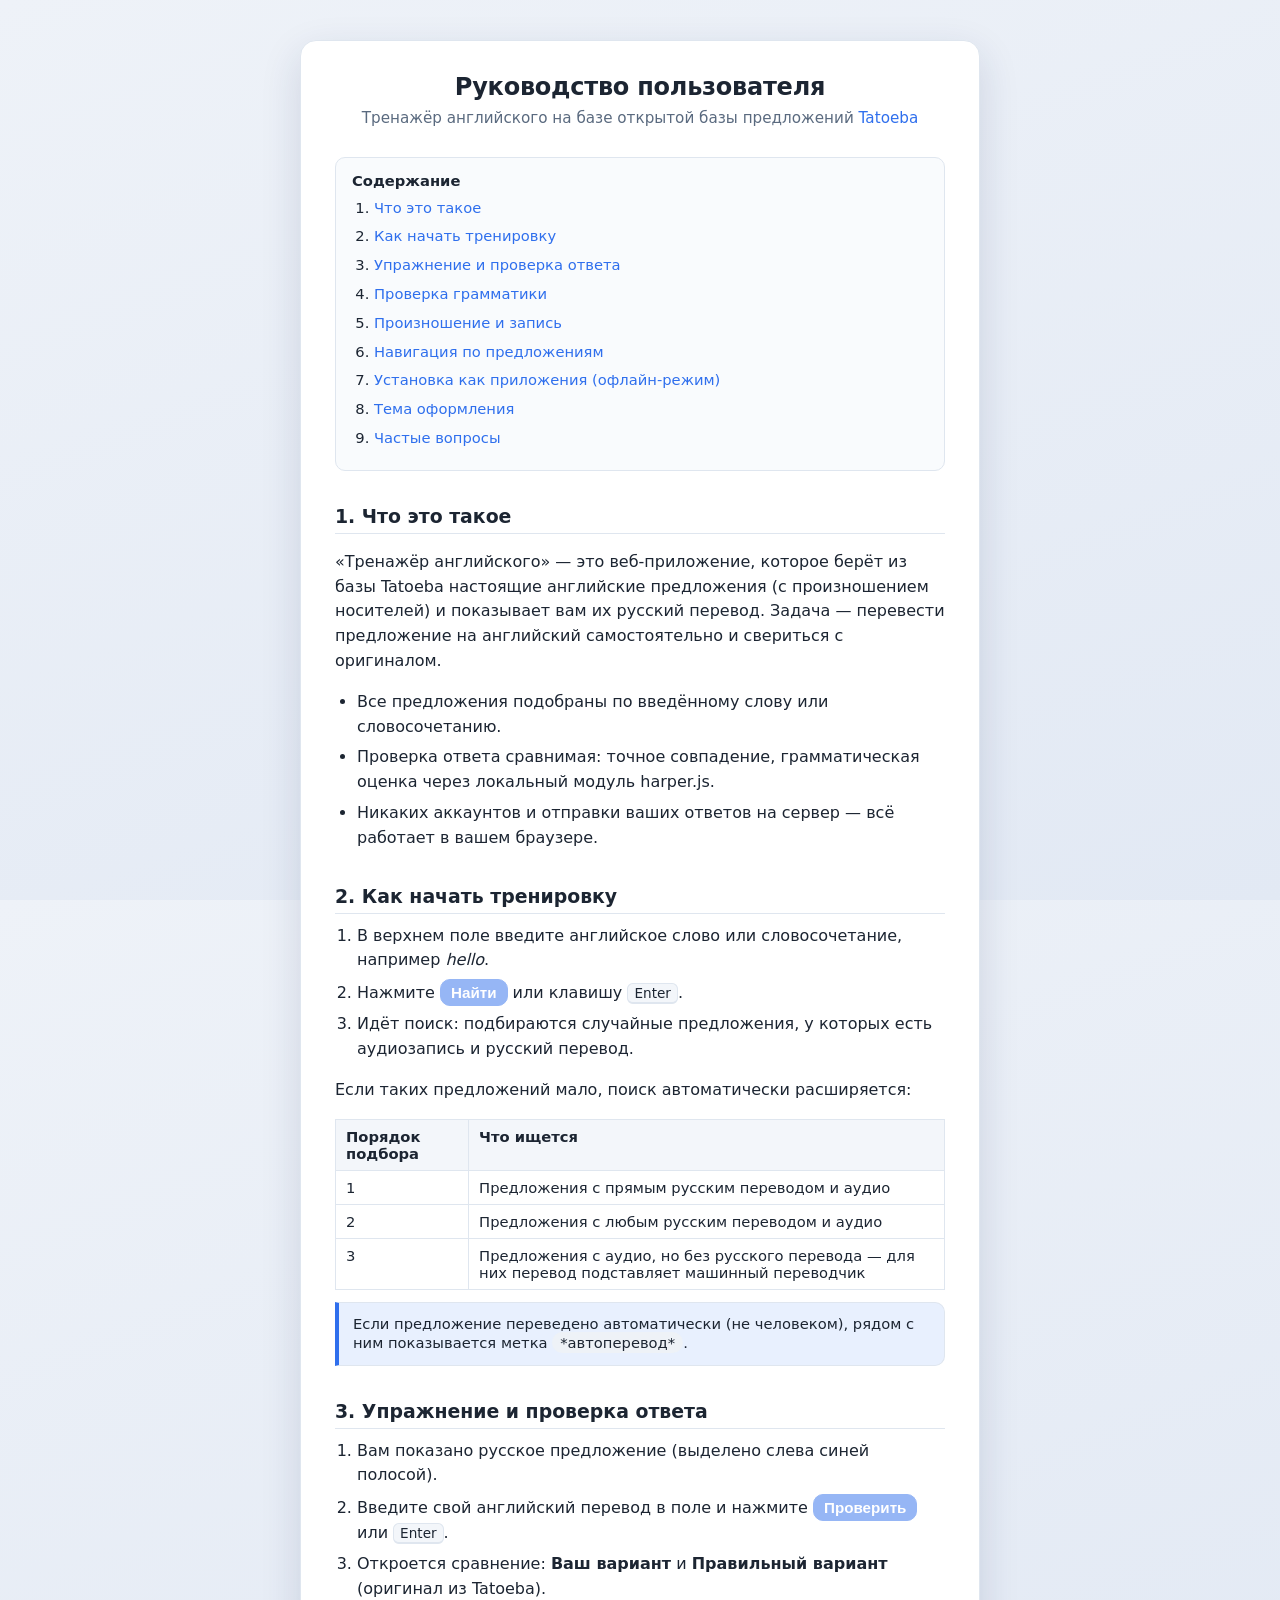
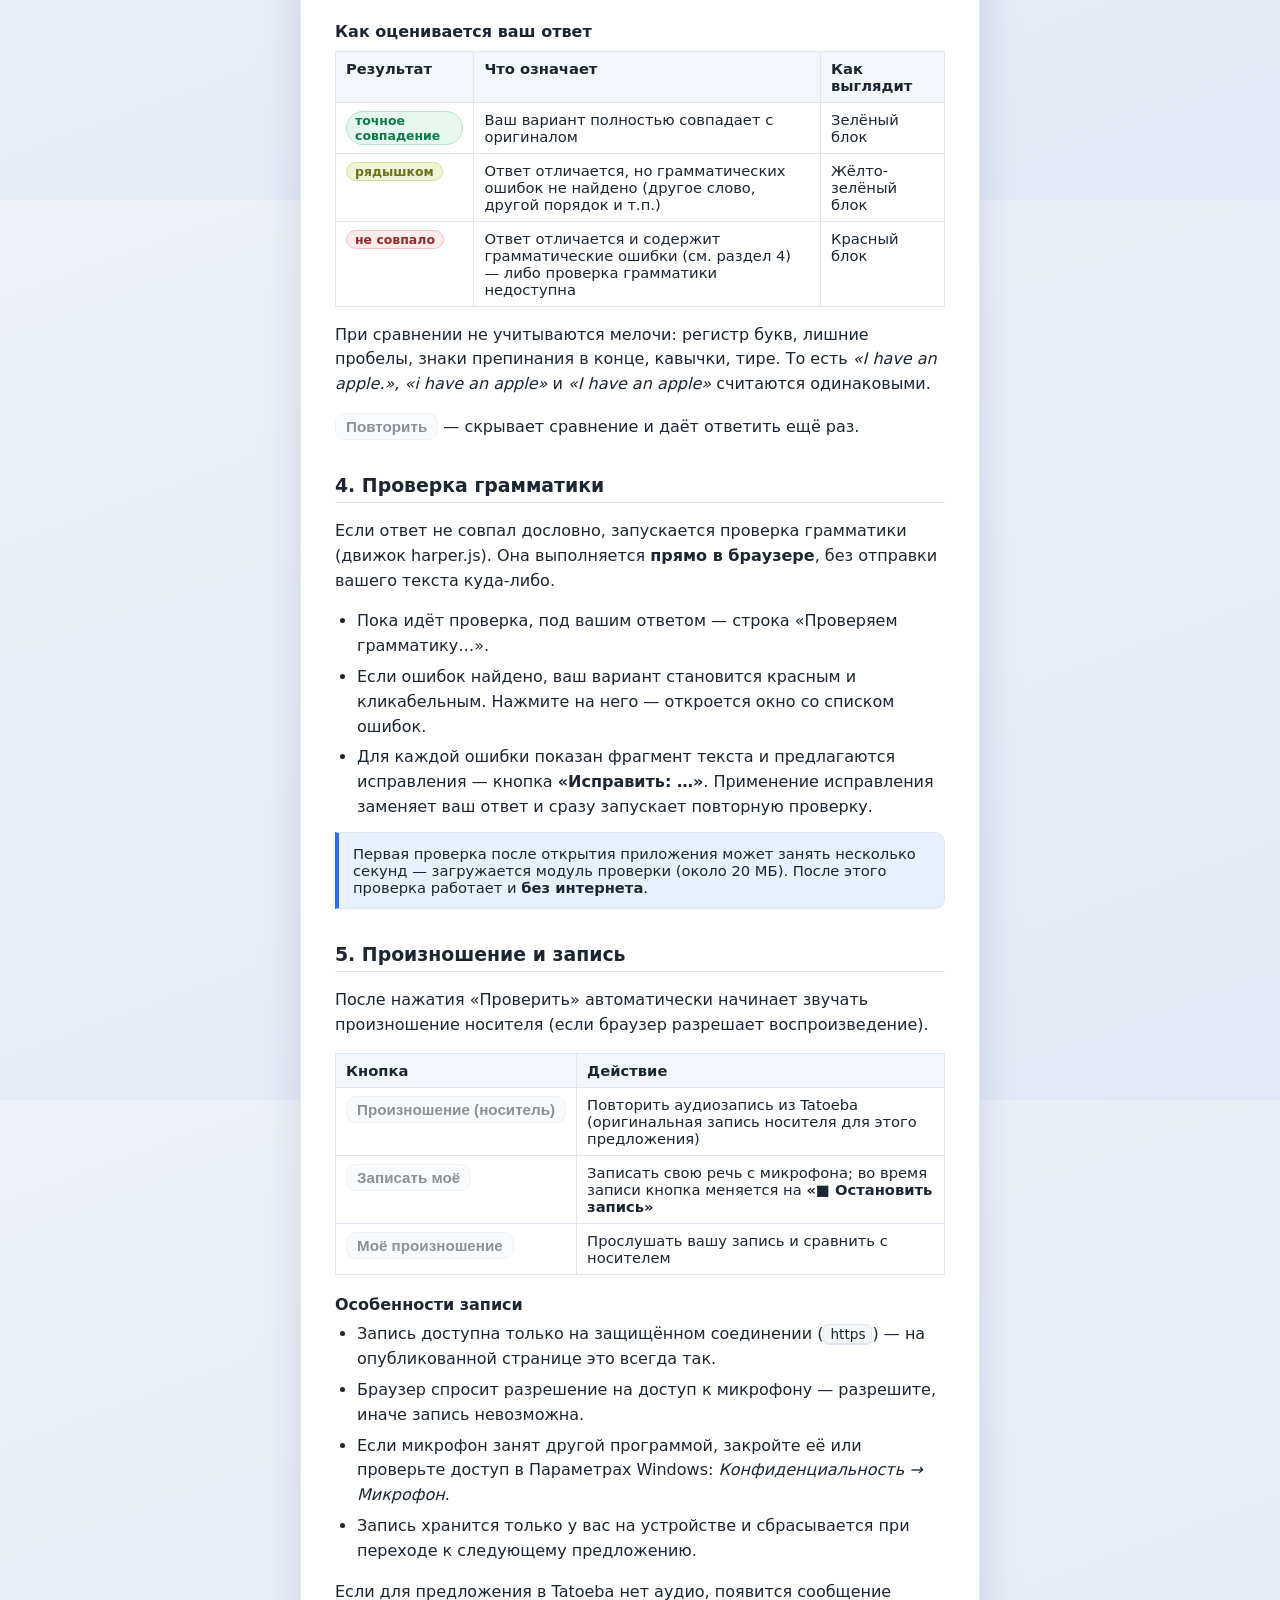
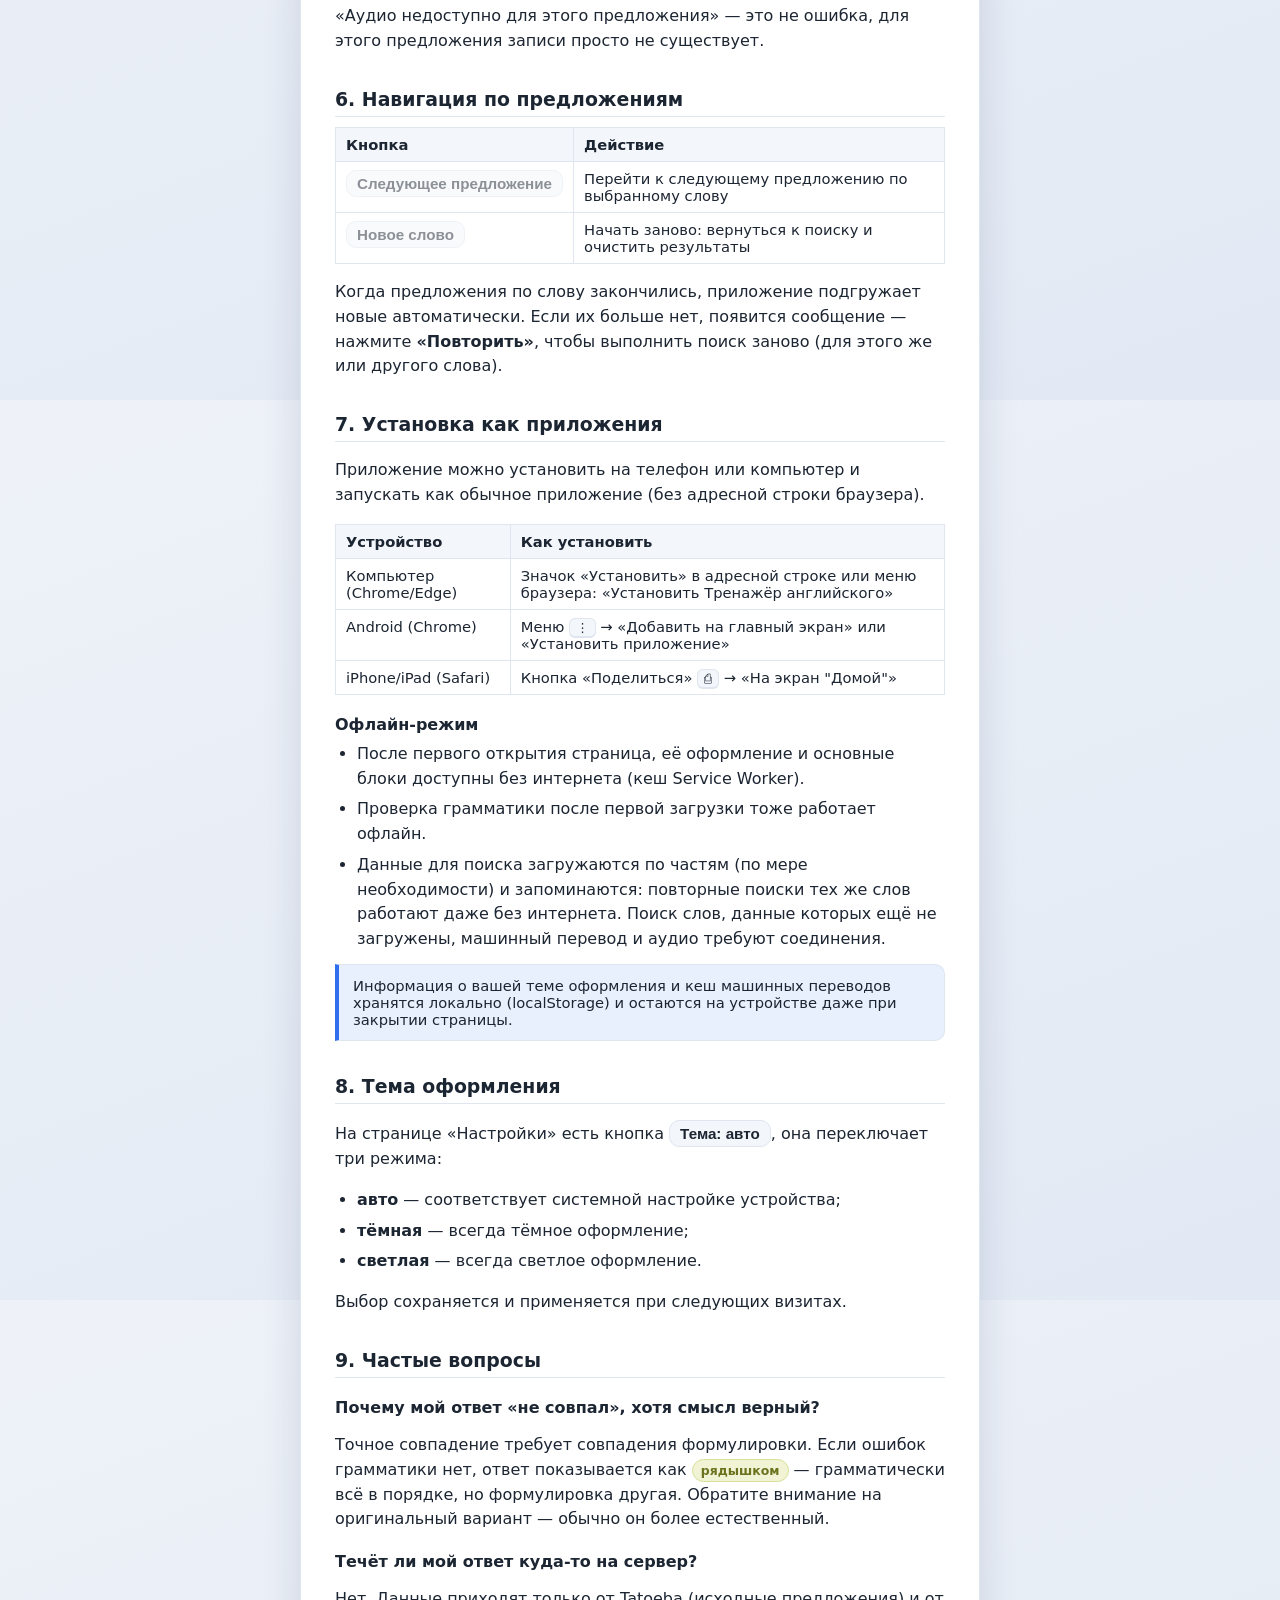
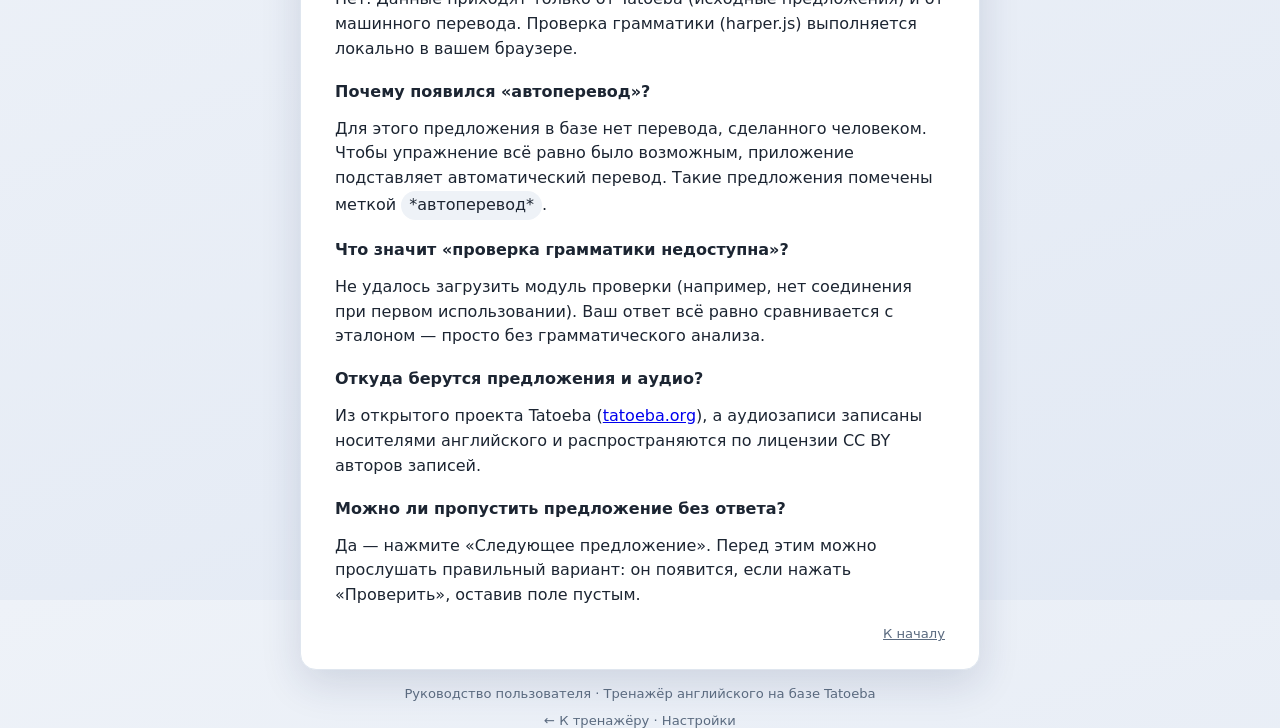
==== commit 80c9159c: "Страница настроек: предзагрузка данных и переключение темы вынесены в модули dl.js/theme.js" ====
--- a/guide.html
+++ b/guide.html
@@ -241,7 +241,7 @@
     <section id="s8">
       <h2>8. Тема оформления</h2>
       <p>
-        Внизу страницы есть кнопка <button type="button" id="btnThemeFooterPreview" style="padding:4px 10px; min-height:0;">Тема: авто</button>,
+        На странице «Настройки» есть кнопка <button type="button" id="btnThemeFooterPreview" style="padding:4px 10px; min-height:0;">Тема: авто</button>,
         она переключает три режима:
       </p>
       <ul>
@@ -294,52 +294,10 @@
 
   <footer class="app-footer">
     <p>Руководство пользователя · Тренажёр английского на базе Tatoeba</p>
-    <a href="index.html">← К тренажёру</a>
-    <button id="btnTheme">Тема: авто</button>
+    <p><a href="index.html">← К тренажёру</a> · <a href="settings.html">Настройки</a></p>
   </footer>
 
-  <script>
-    (function () {
-      'use strict';
-      var KEY = 'tatoeba-theme';
-      var MODES = ['system', 'dark', 'light'];
-      var LABELS = { system: 'Тема: авто', dark: 'Тема: тёмная', light: 'Тема: светлая' };
-      var mq = window.matchMedia('(prefers-color-scheme: dark)');
-
-      function apply(mode) {
-        document.documentElement.removeAttribute('data-theme');
-        if (mode === 'dark' || mode === 'light') document.documentElement.setAttribute('data-theme', mode);
-        var dark = mode === 'dark' || (mode === 'system' && mq.matches);
-        var meta = document.querySelector('meta[name="theme-color"]');
-        if (meta) meta.setAttribute('content', dark ? '#0f141d' : '#2f6fed');
-      }
-
-      function refresh() {
-        var mode = 'system';
-        try { mode = localStorage.getItem(KEY) || 'system'; } catch (e) {}
-        apply(mode);
-        var buttons = document.querySelectorAll('#btnTheme, #btnThemeFooterPreview');
-        for (var i = 0; i < buttons.length; i++) {
-          buttons[i].textContent = LABELS[mode] || LABELS.system;
-          buttons[i].title = 'Переключить тему';
-        }
-      }
-
-      function onClick() {
-        var mode = 'system';
-        try { mode = localStorage.getItem(KEY) || 'system'; } catch (e) {}
-        var next = MODES[(MODES.indexOf(mode) + 1) % MODES.length];
-        try { localStorage.setItem(KEY, next); } catch (e) {}
-        refresh();
-      }
-
-      var buttons = document.querySelectorAll('#btnTheme, #btnThemeFooterPreview');
-      for (var i = 0; i < buttons.length; i++) buttons[i].addEventListener('click', onClick);
-      if (mq.addEventListener) mq.addEventListener('change', refresh);
-      else if (mq.addListener) mq.addListener(refresh);
-      refresh();
-    })();
-  </script>
+  <script src="theme.js"></script>
   <script>
     if ('serviceWorker' in navigator) {
       window.addEventListener('load', function () {
--- a/styles.css
+++ b/styles.css
@@ -158,6 +158,19 @@
 
 .hidden { display: none !important; }
 
+.dl-row {
+  display: flex;
+  align-items: center;
+  gap: 12px;
+  margin-bottom: 8px;
+}
+.dl-row progress {
+  flex: 1;
+  min-width: 0;
+  accent-color: var(--accent);
+}
+.dl-row button { white-space: nowrap; }
+
 .panel { margin-bottom: 20px; }
 .panel:last-child { margin-bottom: 0; }
 
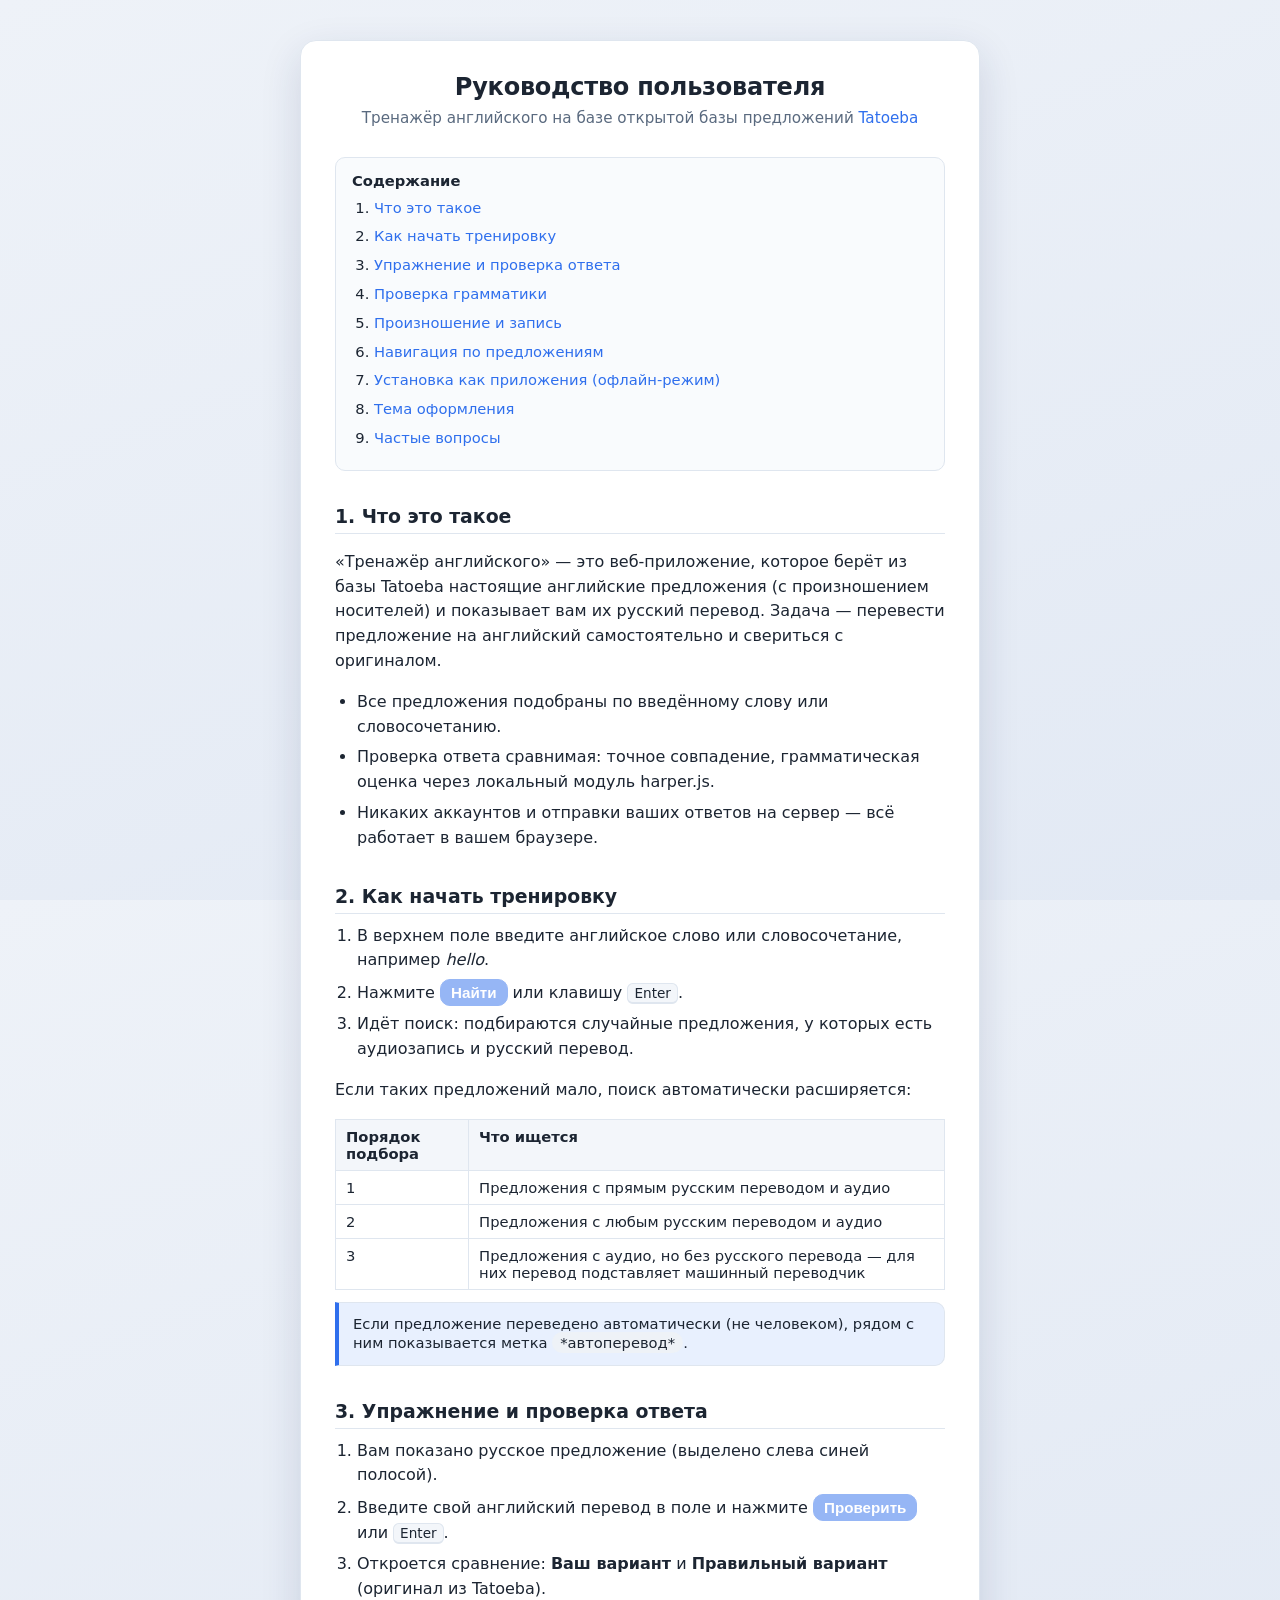
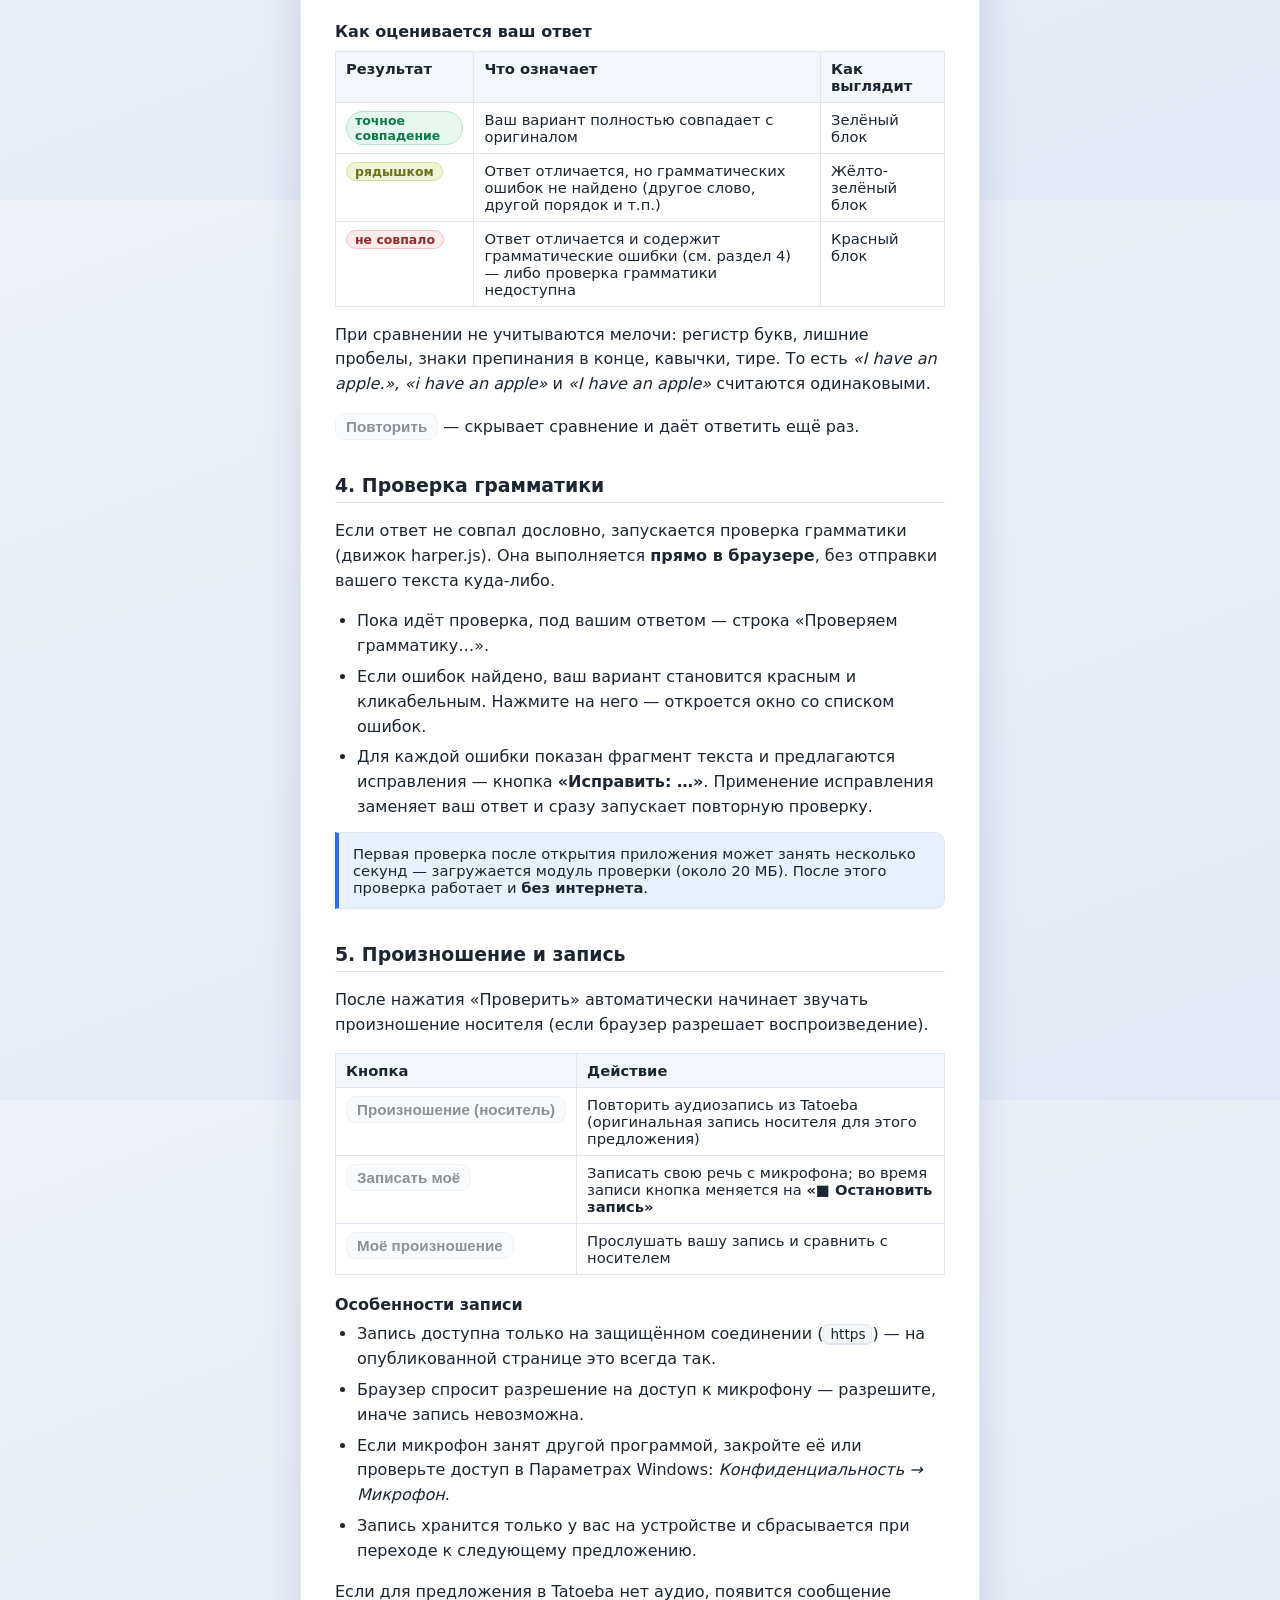
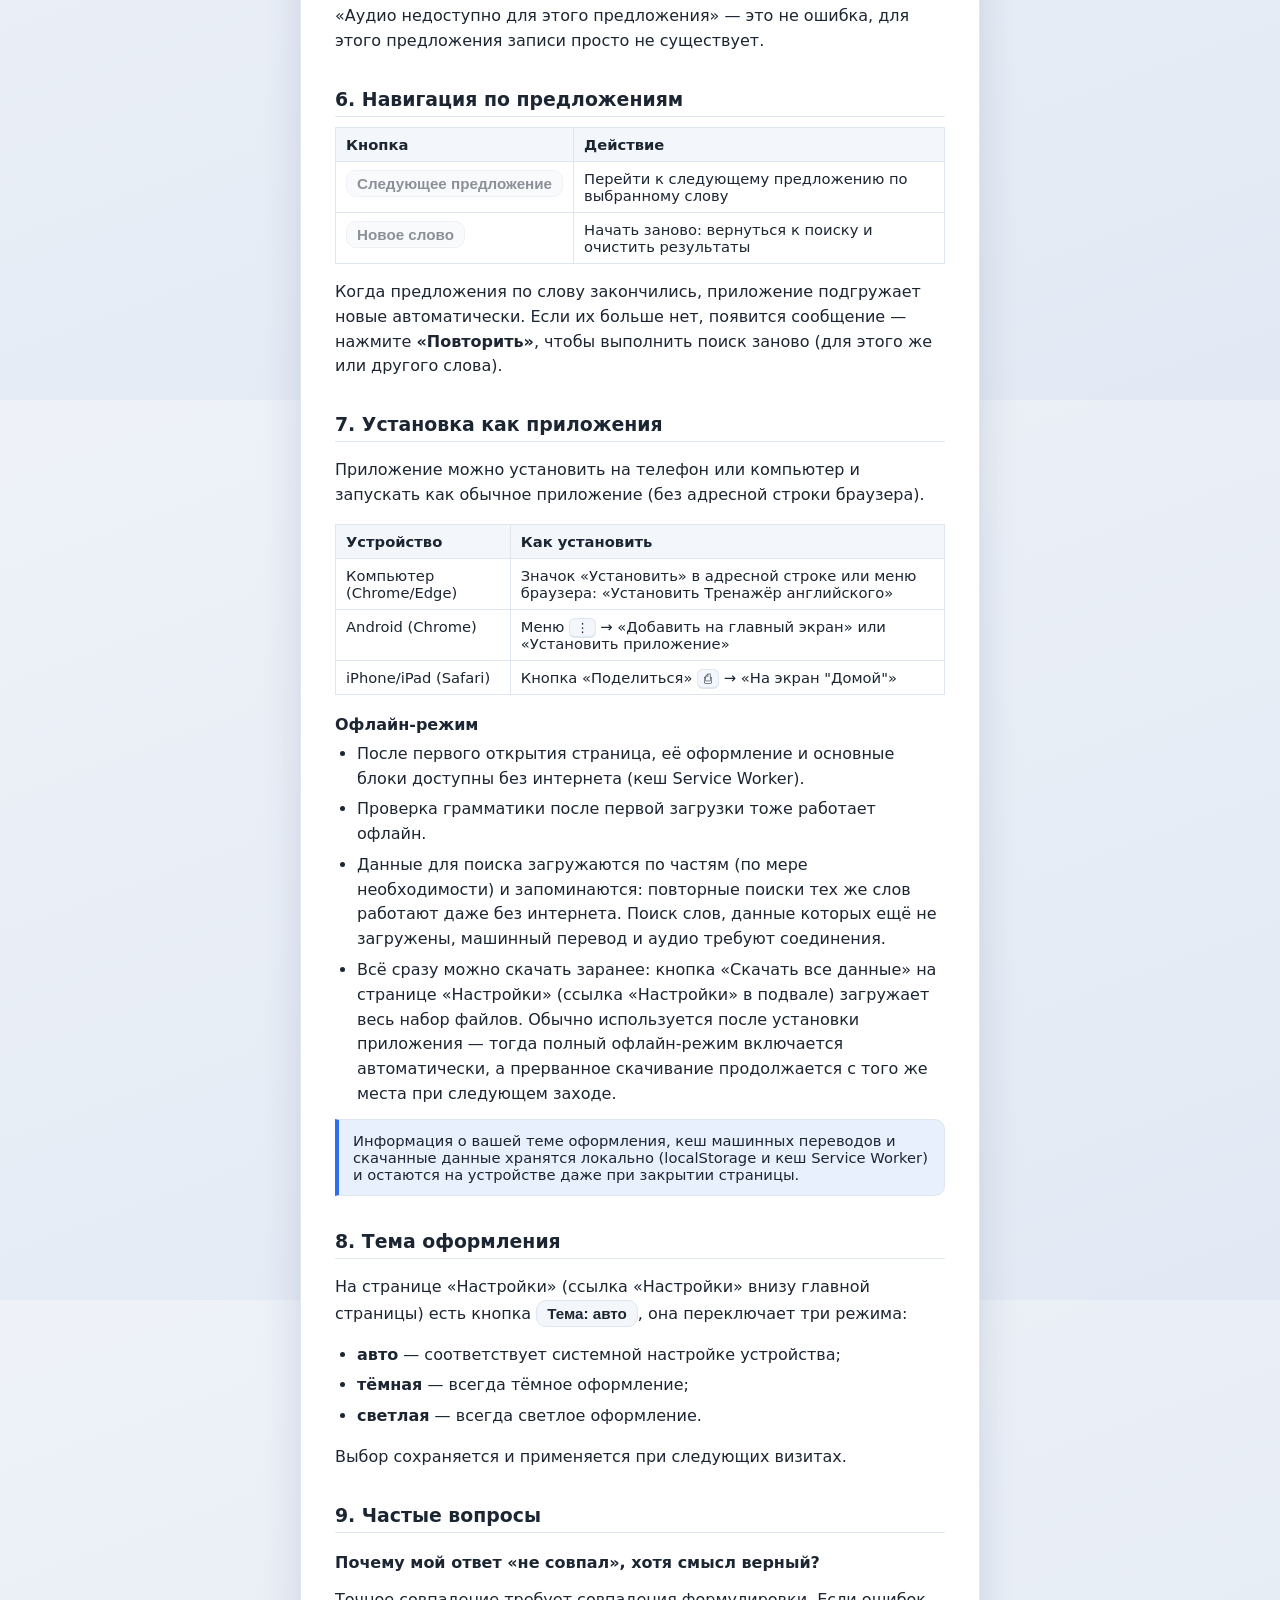
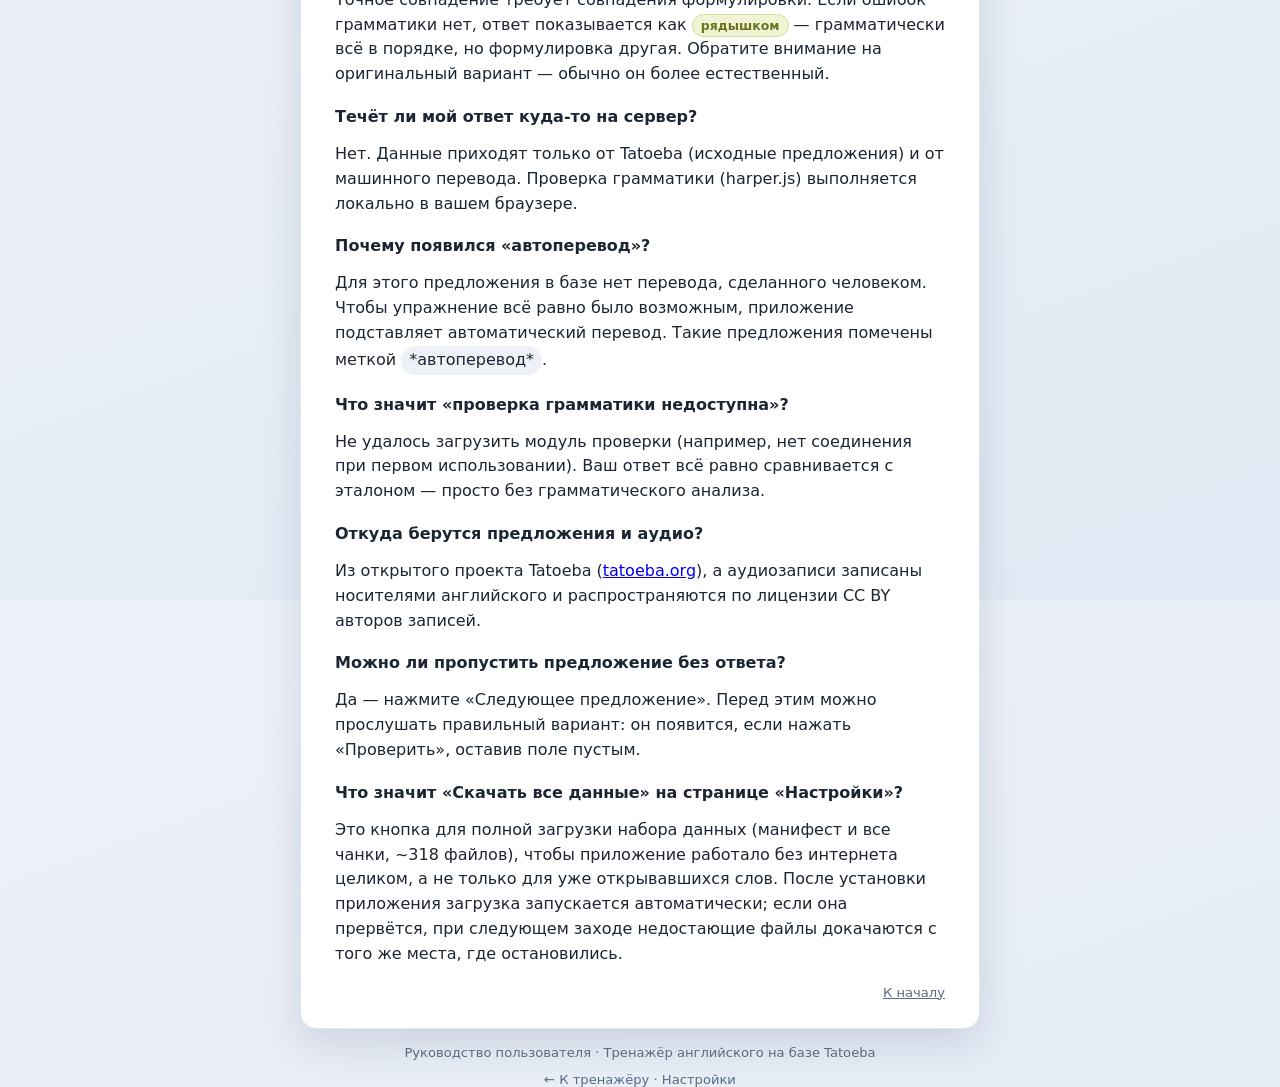
==== commit 67f28fe0: "README.md и дополнения руководства пользователя (офлайн-предзагрузка)" ====
--- a/guide.html
+++ b/guide.html
@@ -231,17 +231,19 @@
         <li>После первого открытия страница, её оформление и основные блоки доступны без интернета (кеш Service Worker).</li>
         <li>Проверка грамматики после первой загрузки тоже работает офлайн.</li>
         <li>Данные для поиска загружаются по частям (по мере необходимости) и запоминаются: повторные поиски тех же слов работают даже без интернета. Поиск слов, данные которых ещё не загружены, машинный перевод и аудио требуют соединения.</li>
+        <li>Всё сразу можно скачать заранее: кнопка «Скачать все данные» на странице «Настройки» (ссылка «Настройки» в подвале) загружает весь набор файлов. Обычно используется после установки приложения — тогда полный офлайн-режим включается автоматически, а прерванное скачивание продолжается с того же места при следующем заходе.</li>
       </ul>
       <div class="note">
-        Информация о вашей теме оформления и кеш машинных переводов хранятся локально
-        (localStorage) и остаются на устройстве даже при закрытии страницы.
+        Информация о вашей теме оформления, кеш машинных переводов и скачанные данные
+        хранятся локально (localStorage и кеш Service Worker) и остаются на устройстве
+        даже при закрытии страницы.
       </div>
     </section>
 
     <section id="s8">
       <h2>8. Тема оформления</h2>
       <p>
-        На странице «Настройки» есть кнопка <button type="button" id="btnThemeFooterPreview" style="padding:4px 10px; min-height:0;">Тема: авто</button>,
+        На странице «Настройки» (ссылка «Настройки» внизу главной страницы) есть кнопка <button type="button" id="btnThemeFooterPreview" style="padding:4px 10px; min-height:0;">Тема: авто</button>,
         она переключает три режима:
       </p>
       <ul>
@@ -286,6 +288,14 @@
       <p>
         Да — нажмите «Следующее предложение». Перед этим можно прослушать правильный вариант:
         он появится, если нажать «Проверить», оставив поле пустым.
+      </p>
+      <h3>Что значит «Скачать все данные» на странице «Настройки»?</h3>
+      <p>
+        Это кнопка для полной загрузки набора данных (манифест и все чанки, ~318 файлов),
+        чтобы приложение работало без интернета целиком, а не только для уже открывавшихся
+        слов. После установки приложения загрузка запускается автоматически; если она
+        прервётся, при следующем заходе недостающие файлы докачаются с того же места,
+        где остановились.
       </p>
     </section>
 
